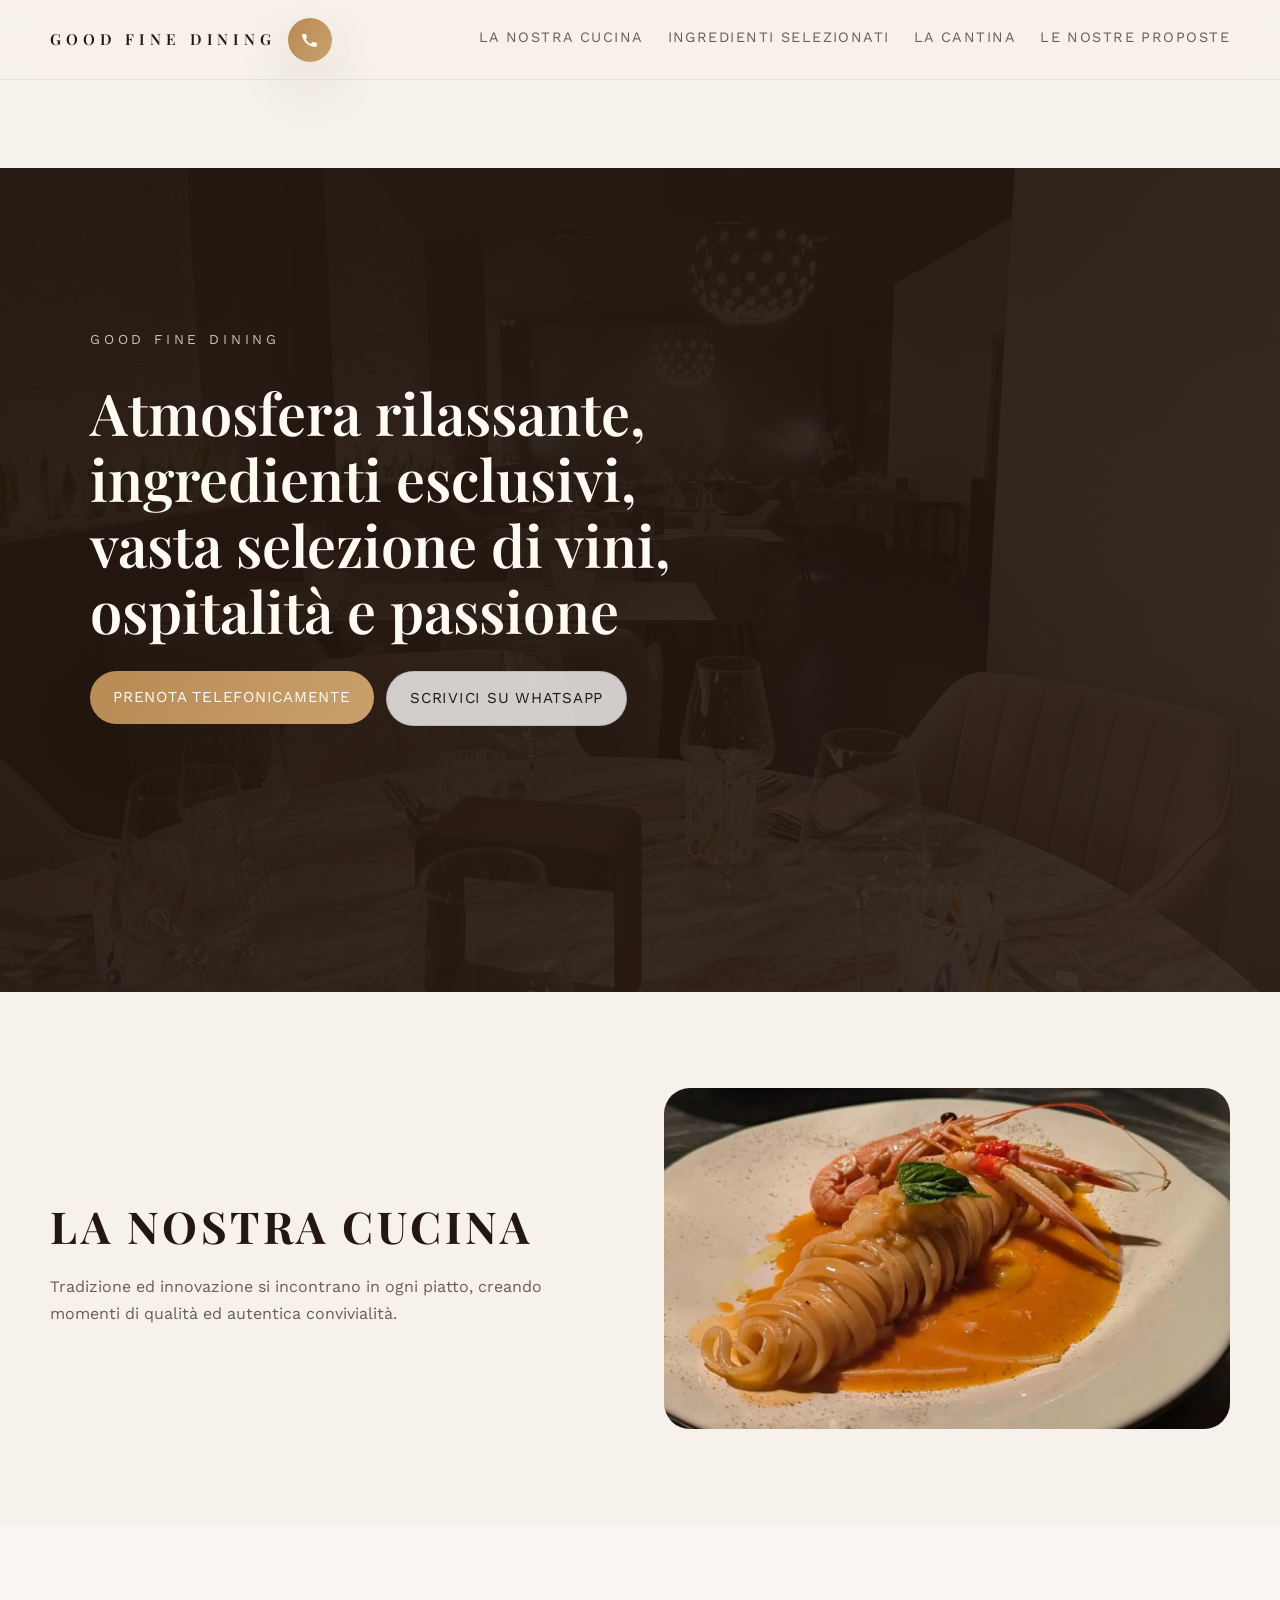
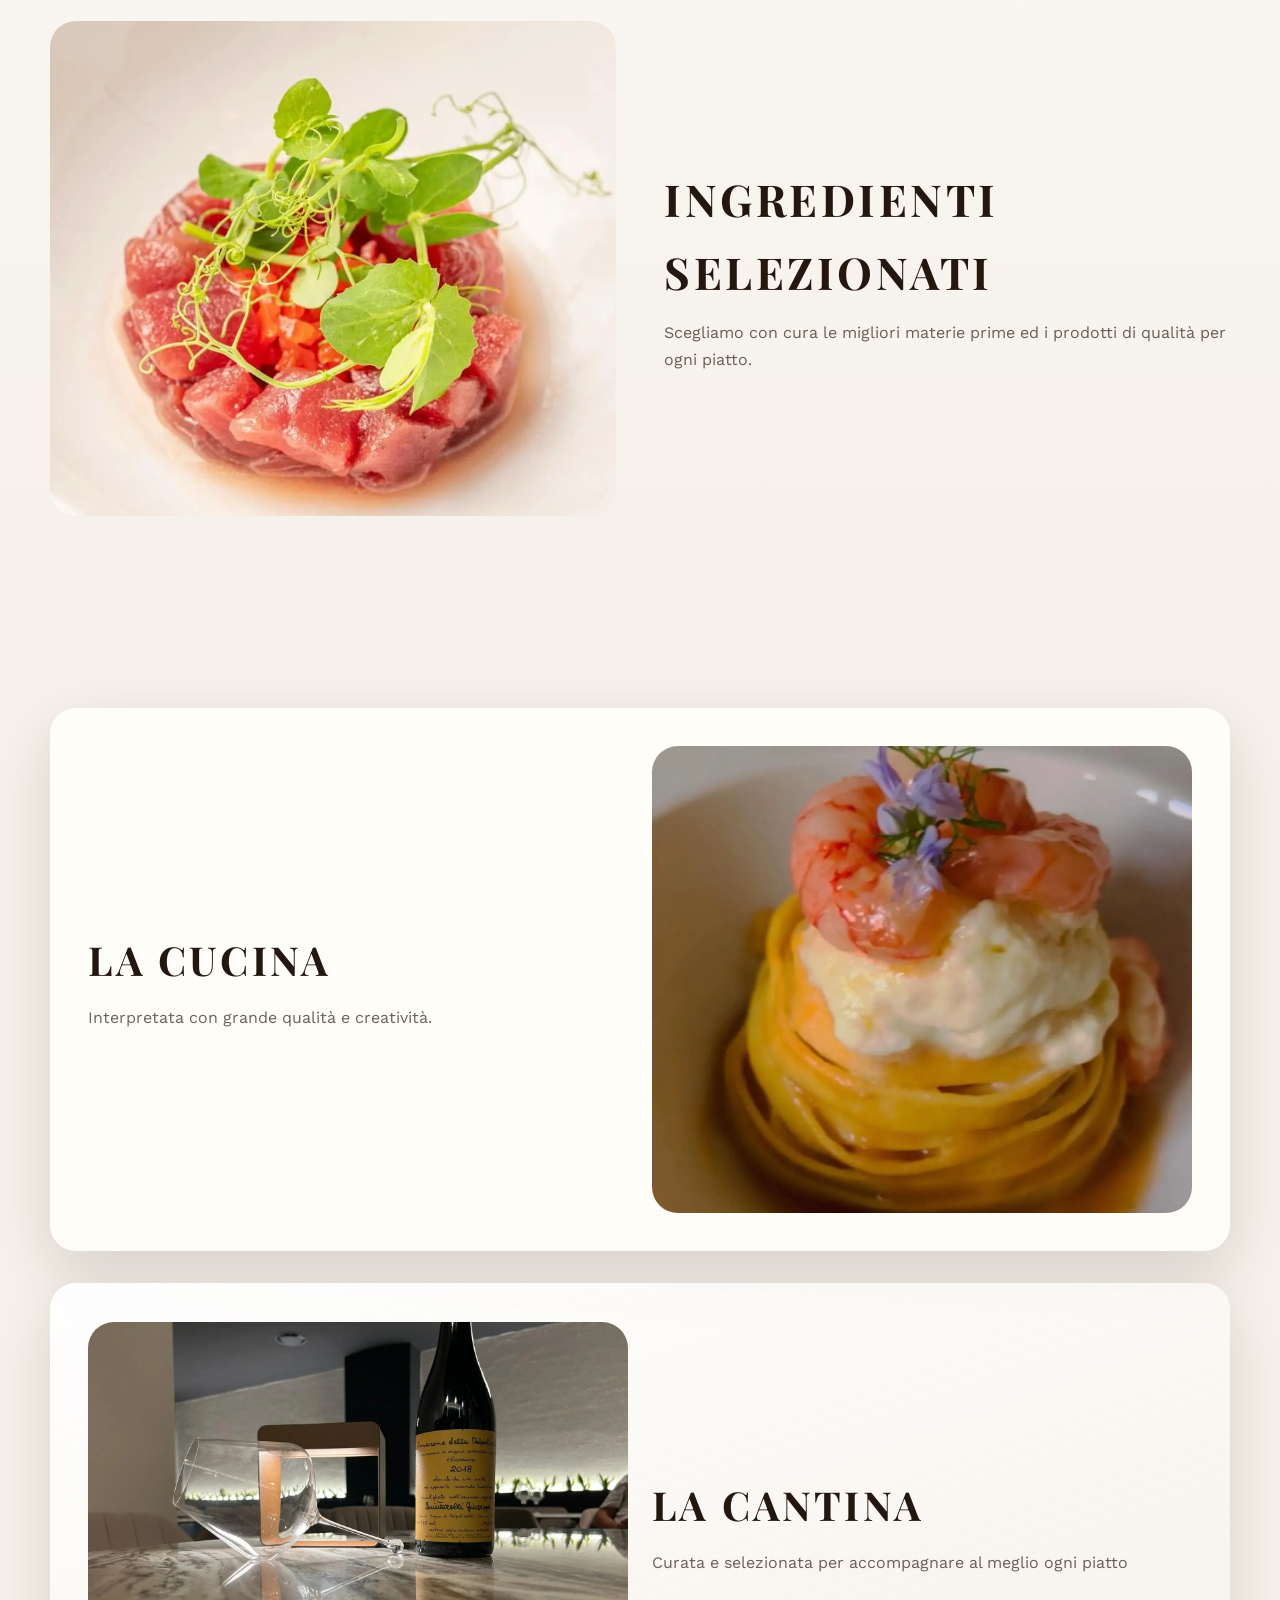
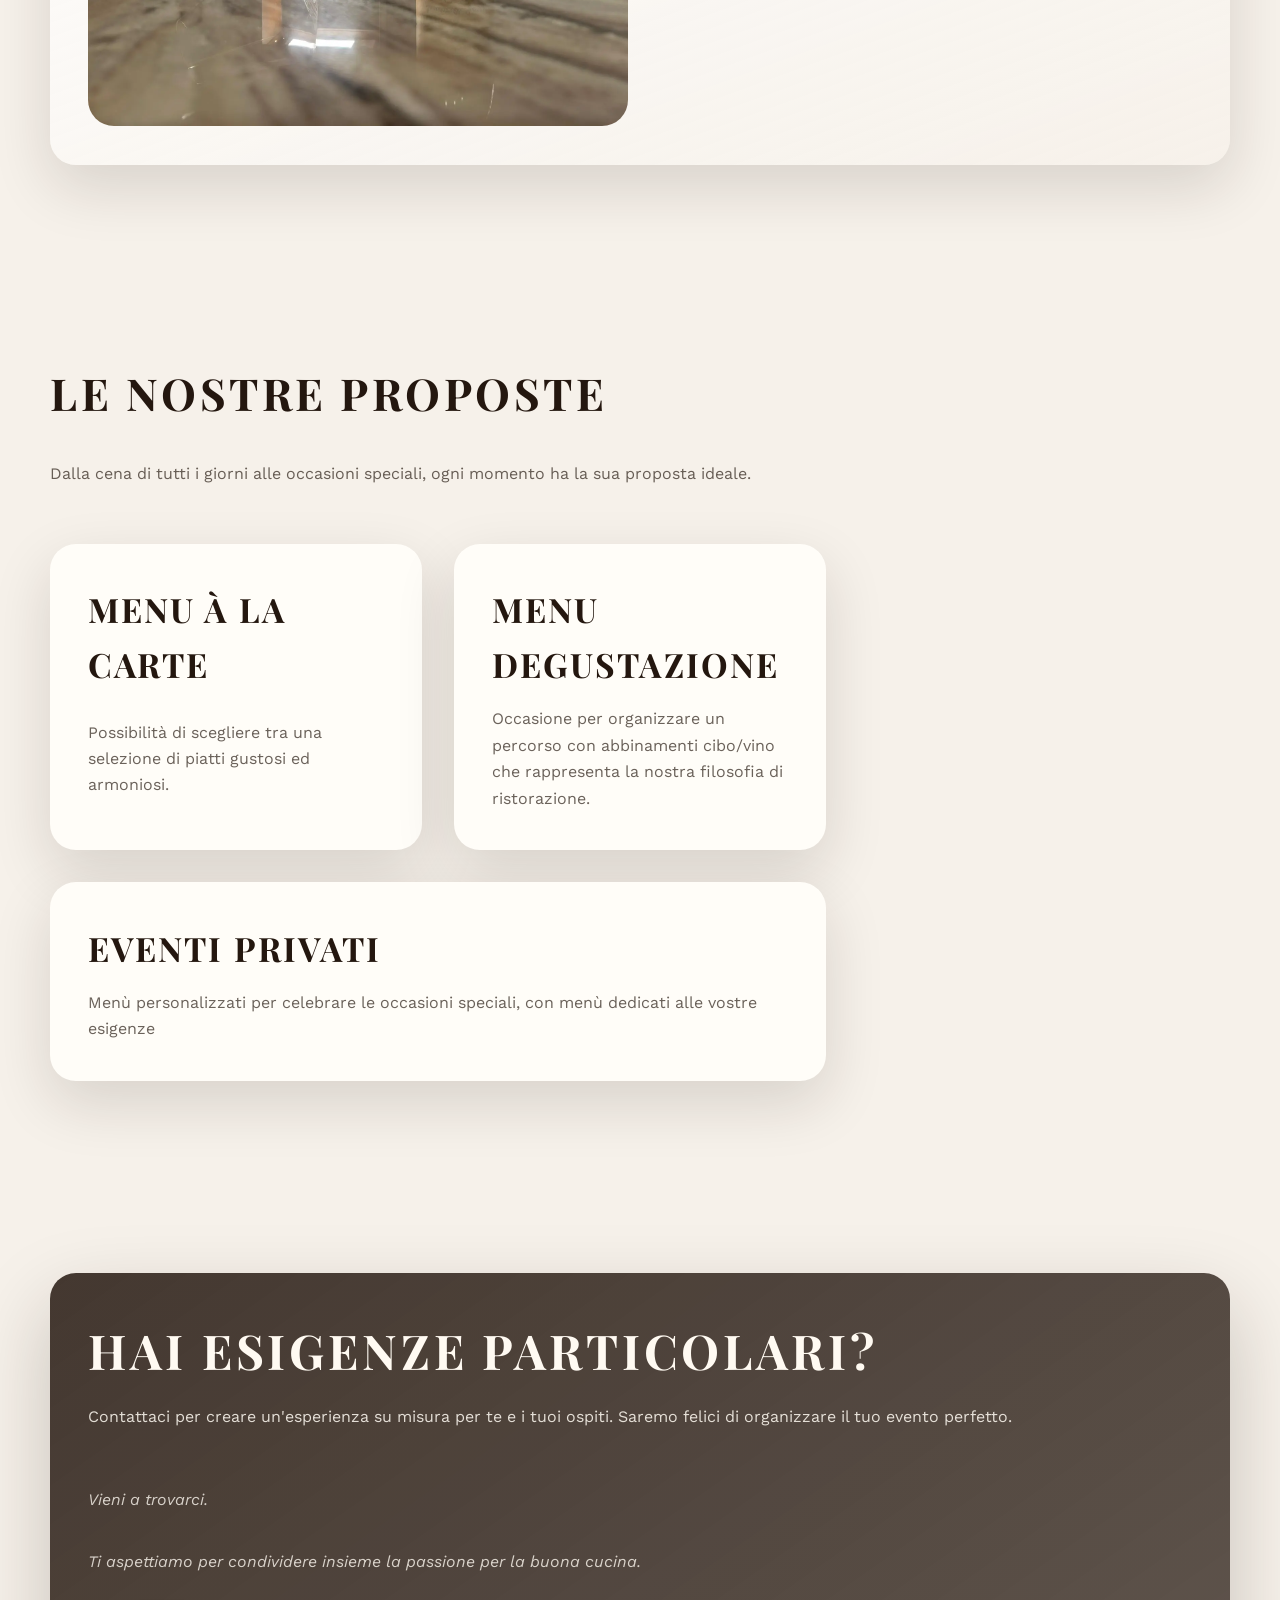
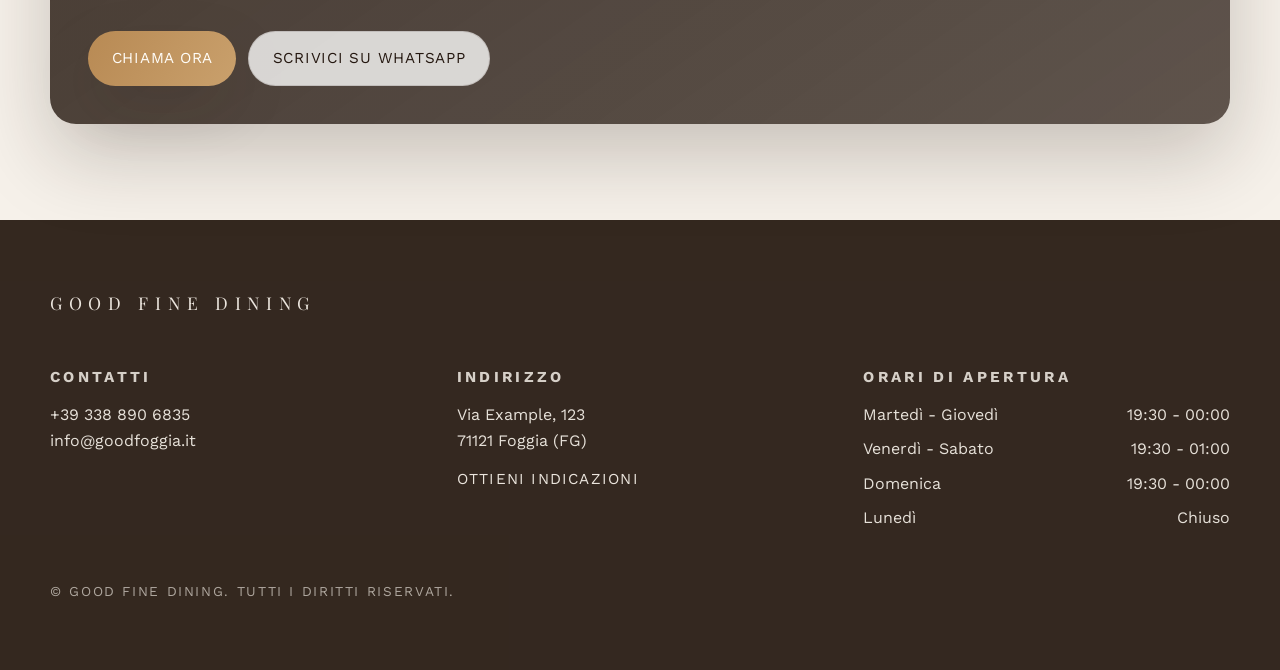
==== index.html @ d8e671db "Refactor header navigation for persistent CTA" ====
<!DOCTYPE html>
<html lang="it">
  <head>
    <meta charset="utf-8" />
    <meta name="viewport" content="width=device-width, initial-scale=1" />
    <meta
      name="description"
      content="GOOD FINE DINING - Atmosfera rilassante, ingredienti esclusivi, vasta selezione di vini, ospitalità e passione."
    />
    <title>GOOD FINE DINING</title>
    <link rel="preconnect" href="https://fonts.googleapis.com" />
    <link rel="preconnect" href="https://fonts.gstatic.com" crossorigin />
    <link
      href="https://fonts.googleapis.com/css2?family=Playfair+Display:wght@400;600;700&family=Work+Sans:wght@300;400;500;600&display=swap"
      rel="stylesheet"
    />
    <link rel="stylesheet" href="styles.css" />
  </head>
  <body>
    <header class="site-header">
      <div class="site-header__inner">
        <div class="site-header__branding">
          <a class="site-header__brand" href="#top">GOOD FINE DINING</a>
          <a class="site-header__cta" href="tel:+393388906835">
            <span class="sr-only">Prenota ora</span>
            <svg aria-hidden="true" viewBox="0 0 24 24" focusable="false">
              <path
                d="M6.62 10.79a15.05 15.05 0 006.59 6.59l2.2-2.2a1 1 0 011-.24 11.36 11.36 0 003.56.57 1 1 0 011 1v3.57a1 1 0 01-1 1A17.5 17.5 0 012.5 6a1 1 0 011-1H7a1 1 0 011 1 11.36 11.36 0 00.57 3.56 1 1 0 01-.24 1z"
              />
            </svg>
          </a>
        </div>
        <nav class="site-nav" id="site-nav" aria-label="Navigazione principale">
          <a href="#cucina">LA NOSTRA CUCINA</a>
          <a href="#ingredienti">INGREDIENTI SELEZIONATI</a>
          <a href="#cantina">LA CANTINA</a>
          <a href="#proposte">LE NOSTRE PROPOSTE</a>
        </nav>
      </div>
    </header>

    <main id="top">
      <section class="hero" data-animate>
        <div class="hero__overlay" aria-hidden="true"></div>
        <div class="hero__inner">
          <div class="hero__content" data-animate style="--delay: 0.05s">
            <p class="hero__eyebrow">GOOD FINE DINING</p>
            <h1>Atmosfera rilassante, ingredienti esclusivi, vasta selezione di vini, ospitalità e passione</h1>
            <div class="hero__buttons">
              <a class="button button--accent" href="tel:+393388906835">Prenota telefonicamente</a>
              <a class="button button--surface" href="https://wa.me/393388906835" target="_blank" rel="noreferrer noopener">
                Scrivici su WhatsApp
              </a>
            </div>
          </div>
        </div>
      </section>

      <section class="section section--intro" id="cucina">
        <div class="section__inner">
          <div class="split" data-animate>
            <div class="split__content">
              <h2>LA NOSTRA CUCINA</h2>
              <p>Tradizione ed innovazione si incontrano in ogni piatto, creando momenti di qualità ed autentica convivialità.</p>
            </div>
            <figure class="split__media">
              <img
                src="assets/images/IMG-20250929-WA0014.webp"
                alt="Linguine avvolte con scampo e salsa bisque"
                loading="lazy"
              />
            </figure>
          </div>
        </div>
      </section>

      <section class="section section--ingredients" id="ingredienti">
        <div class="section__inner">
          <div class="split split--reverse" data-animate style="--delay: 0.08s">
            <div class="split__content">
              <h2>INGREDIENTI SELEZIONATI</h2>
              <p>Scegliamo con cura le migliori materie prime ed i prodotti di qualità per ogni piatto.</p>
            </div>
            <figure class="split__media">
              <img
                src="assets/images/IMG-20250929-WA0002.webp"
                alt="Tartare di tonno con germogli freschi"
                loading="lazy"
              />
            </figure>
          </div>
        </div>
      </section>

      <section class="section section--experience" id="cantina">
        <div class="section__inner">
          <div class="experience">
            <article class="experience__item" data-animate>
              <div class="experience__content">
                <h2>LA CUCINA</h2>
                <p>Interpretata con grande qualità e creatività.</p>
              </div>
              <figure class="experience__media">
                <img
                  src="assets/images/IMG-20250929-WA0009.webp"
                  alt="Tagliolini con gamberi rossi, burrata e fiori eduli"
                  loading="lazy"
                />
              </figure>
            </article>
            <article class="experience__item experience__item--reverse" data-animate style="--delay: 0.08s">
              <div class="experience__content">
                <h2>LA CANTINA</h2>
                <p>Curata e selezionata per accompagnare al meglio ogni piatto</p>
              </div>
              <figure class="experience__media">
                <img
                  src="assets/images/IMG-20250929-WA0025.webp"
                  alt="Bottiglia di Amarone su tavolo di marmo con calice rovesciato"
                  loading="lazy"
                />
              </figure>
            </article>
          </div>
        </div>
      </section>

      <section class="section section--proposte" id="proposte">
        <div class="section__inner">
          <header class="section__header" data-animate>
            <h2>LE NOSTRE PROPOSTE</h2>
            <p>Dalla cena di tutti i giorni alle occasioni speciali, ogni momento ha la sua proposta ideale.</p>
          </header>
          <div class="cards">
            <article class="card" data-animate style="--delay: 0.05s">
              <h3>MENU À LA CARTE</h3>
              <p>Possibilità di scegliere tra una selezione di piatti gustosi ed armoniosi.</p>
            </article>
            <article class="card" data-animate style="--delay: 0.1s">
              <h3>MENU DEGUSTAZIONE</h3>
              <p>Occasione per organizzare un percorso con abbinamenti cibo/vino che rappresenta la nostra filosofia di ristorazione.</p>
            </article>
            <article class="card" data-animate style="--delay: 0.15s">
              <h3>EVENTI PRIVATI</h3>
              <p>Menù personalizzati per celebrare le occasioni speciali, con menù dedicati alle vostre esigenze</p>
            </article>
          </div>
        </div>
      </section>

      <section class="section section--cta" id="contatti">
        <div class="section__inner">
          <div class="cta" data-animate>
            <div class="cta__content">
              <h2>HAI ESIGENZE PARTICOLARI?</h2>
              <p>Contattaci per creare un'esperienza su misura per te e i tuoi ospiti. Saremo felici di organizzare il tuo evento perfetto.</p>
            </div>
            <div class="cta__note">
              <p>Vieni a trovarci.</p>
              <p>Ti aspettiamo per condividere insieme la passione per la buona cucina.</p>
            </div>
            <div class="cta__actions">
              <a class="button button--accent" href="tel:+393388906835">Chiama ora</a>
              <a class="button button--surface" href="https://wa.me/393388906835" target="_blank" rel="noreferrer noopener">
                Scrivici su WhatsApp
              </a>
            </div>
          </div>
        </div>
      </section>
    </main>

    <footer class="footer">
      <div class="footer__inner">
        <div class="footer__brand" data-animate>
          <p class="footer__brand-name">GOOD FINE DINING</p>
        </div>
        <div class="footer__grid">
          <div class="footer__group" data-animate style="--delay: 0.05s">
            <h3>Contatti</h3>
            <ul>
              <li><a href="tel:+393388906835">+39 338 890 6835</a></li>
              <li><a href="mailto:info@goodfoggia.it">info@goodfoggia.it</a></li>
            </ul>
          </div>
          <div class="footer__group" data-animate style="--delay: 0.08s">
            <h3>Indirizzo</h3>
            <address>
              Via Example, 123<br />
              71121 Foggia (FG)
            </address>
            <a class="footer__directions" href="https://www.google.com/maps?q=Via+Example,+123,+71121+Foggia" target="_blank" rel="noreferrer noopener">
              Ottieni indicazioni
            </a>
          </div>
          <div class="footer__group" data-animate style="--delay: 0.11s">
            <h3>Orari di apertura</h3>
            <ul class="footer__hours">
              <li><span>Martedì - Giovedì</span><span>19:30 - 00:00</span></li>
              <li><span>Venerdì - Sabato</span><span>19:30 - 01:00</span></li>
              <li><span>Domenica</span><span>19:30 - 00:00</span></li>
              <li><span>Lunedì</span><span>Chiuso</span></li>
            </ul>
          </div>
        </div>
        <p class="footer__note">© GOOD FINE DINING. Tutti i diritti riservati.</p>
      </div>
    </footer>

    <script>
      (function () {
        const header = document.querySelector('.site-header');
        const smoothLinks = document.querySelectorAll('a[href^="#"]');
        const prefersReducedMotion = window.matchMedia('(prefers-reduced-motion: reduce)');

        const scrollToTarget = (target) => {
          const offset = header ? header.offsetHeight : 0;
          const destination = target.getBoundingClientRect().top + window.pageYOffset - offset + 8;

          if (prefersReducedMotion.matches) {
            window.scrollTo(0, destination);
            return;
          }

          const start = window.pageYOffset;
          const distance = destination - start;
          const duration = 720;
          let startTime = null;

          const easeInOutCubic = (time) =>
            time < 0.5 ? 4 * time * time * time : 1 - Math.pow(-2 * time + 2, 3) / 2;

          const animateScroll = (currentTime) => {
            if (startTime === null) {
              startTime = currentTime;
            }

            const elapsed = currentTime - startTime;
            const progress = Math.min(elapsed / duration, 1);
            const easedProgress = easeInOutCubic(progress);

            window.scrollTo(0, start + distance * easedProgress);

            if (elapsed < duration) {
              window.requestAnimationFrame(animateScroll);
            }
          };

          window.requestAnimationFrame(animateScroll);
        };

        smoothLinks.forEach((link) => {
          link.addEventListener('click', (event) => {
            const hash = link.getAttribute('href');
            if (!hash || hash === '#' || hash.startsWith('#!')) {
              return;
            }

            const target = document.querySelector(hash);
            if (!target) {
              return;
            }

            event.preventDefault();
            scrollToTarget(target);
          });
        });
      })();
    </script>
  </body>
</html>
---- styles.css ----
:root {
  color-scheme: light;
  --font-display: 'Playfair Display', 'Times New Roman', serif;
  --font-sans: 'Work Sans', 'Helvetica Neue', Arial, sans-serif;
  --color-bg: #f6f1ea;
  --color-text: #24170f;
  --color-muted: rgba(36, 23, 15, 0.68);
  --color-accent: #b88a54;
  --color-accent-strong: #c9a06c;
  --color-surface: rgba(255, 255, 255, 0.78);
  --color-surface-strong: #fffdf8;
  --shadow-soft: 0 22px 60px rgba(36, 23, 15, 0.14);
  --shadow-strong: 0 32px 80px rgba(36, 23, 15, 0.22);
  --radius-lg: 26px;
  --radius-md: 18px;
  --max-width: 1180px;
  --header-height: 4.75rem;
}

html {
  scroll-padding-top: calc(var(--header-height) + 8px);
}

* {
  box-sizing: border-box;
}

body {
  margin: 0;
  font-family: var(--font-sans);
  background-color: var(--color-bg);
  color: var(--color-text);
  line-height: 1.65;
  -webkit-font-smoothing: antialiased;
}

img {
  display: block;
  max-width: 100%;
  height: auto;
  border-radius: var(--radius-lg);
}

a {
  color: inherit;
  text-decoration: none;
}

a:focus-visible,
button:focus-visible {
  outline: 2px solid var(--color-accent);
  outline-offset: 4px;
}

button {
  font: inherit;
  color: inherit;
  border: none;
  background: none;
  cursor: pointer;
}

.sr-only {
  position: absolute;
  width: 1px;
  height: 1px;
  padding: 0;
  margin: -1px;
  overflow: hidden;
  clip: rect(0, 0, 0, 0);
  border: 0;
}

[data-animate] {
  opacity: 0;
  transform: translateY(36px);
  animation: fade-up var(--duration, 900ms) cubic-bezier(0.22, 0.61, 0.36, 1) var(--delay, 0s) forwards;
}

@keyframes fade-up {
  from {
    opacity: 0;
    transform: translateY(36px);
  }

  to {
    opacity: 1;
    transform: translateY(0);
  }
}

.site-header {
  position: sticky;
  top: 0;
  z-index: 20;
  width: 100%;
  padding: 0.9rem 1.25rem;
  background: linear-gradient(180deg, rgba(246, 241, 234, 0.94), rgba(246, 241, 234, 0.75));
  backdrop-filter: blur(12px);
  border-bottom: 1px solid rgba(36, 23, 15, 0.06);
}

.site-header__inner {
  margin: 0 auto;
  width: min(100%, var(--max-width));
  display: flex;
  align-items: center;
  justify-content: space-between;
  gap: 1.25rem;
}

.site-header__branding {
  display: flex;
  align-items: center;
  gap: 0.75rem;
}

.site-header__brand {
  font-family: var(--font-display);
  font-weight: 600;
  letter-spacing: 0.32em;
  font-size: 0.85rem;
  text-transform: uppercase;
}

.site-nav {
  margin-left: auto;
  display: flex;
  align-items: center;
  justify-content: flex-end;
  flex-wrap: wrap;
  gap: 0.85rem;
}

.site-nav a {
  font-size: 0.8rem;
  letter-spacing: 0.1em;
  text-transform: uppercase;
  color: var(--color-muted);
  transition: color 0.2s ease;
}

.site-nav a:hover,
.site-nav a:focus-visible {
  color: var(--color-text);
}

.site-header__cta {
  display: inline-flex;
  align-items: center;
  justify-content: center;
  width: 2.75rem;
  height: 2.75rem;
  border-radius: 999px;
  background: linear-gradient(120deg, var(--color-accent), var(--color-accent-strong));
  color: #fffdf8;
  box-shadow: var(--shadow-soft);
  transition: transform 0.25s ease, box-shadow 0.25s ease;
}

.site-header__cta svg {
  width: 1.2rem;
  height: 1.2rem;
  fill: currentColor;
}

.site-header__cta:hover,
.site-header__cta:focus-visible {
  transform: translateY(-2px);
  box-shadow: var(--shadow-strong);
}

.button {
  display: inline-flex;
  align-items: center;
  justify-content: center;
  gap: 0.5rem;
  padding: 0.85rem 1.45rem;
  border-radius: 999px;
  font-size: 0.95rem;
  letter-spacing: 0.05em;
  text-transform: uppercase;
  transition: transform 0.25s ease, box-shadow 0.25s ease;
}

.button--accent {
  background: linear-gradient(120deg, var(--color-accent), var(--color-accent-strong));
  color: #fffdf8;
  box-shadow: var(--shadow-soft);
}

.button--surface {
  background: var(--color-surface);
  color: var(--color-text);
  border: 1px solid rgba(36, 23, 15, 0.12);
}

.button:hover,
.button:focus-visible {
  transform: translateY(-2px);
  box-shadow: var(--shadow-strong);
}

.section {
  padding: clamp(3.5rem, 8vw, 6rem) 1.25rem;
}

.section__inner {
  margin: 0 auto;
  width: min(100%, var(--max-width));
  display: flex;
  flex-direction: column;
  gap: clamp(2.5rem, 5vw, 3.5rem);
}

.section__header {
  display: grid;
  gap: 1rem;
  text-align: left;
}

.section__header h2 {
  font-family: var(--font-display);
  font-size: clamp(1.8rem, 4vw, 2.75rem);
  letter-spacing: 0.08em;
  text-transform: uppercase;
  margin: 0;
}

.section__header p {
  margin: 0;
  color: var(--color-muted);
  font-size: 1rem;
}

.hero {
  position: relative;
  padding: clamp(5.5rem, 14vw, 10rem) 1.25rem clamp(3.75rem, 10vw, 6rem);
  display: flex;
  justify-content: center;
  min-height: calc(100vh - var(--header-height));
  color: #fffaf2;
  overflow: hidden;
  background: linear-gradient(135deg, rgba(36, 23, 15, 0.85), rgba(36, 23, 15, 0.54)),
    url('assets/images/IMG-20250929-WA0030.webp') center / cover no-repeat;
}

.hero__overlay {
  position: absolute;
  inset: 0;
  background: linear-gradient(160deg, rgba(36, 23, 15, 0.82), rgba(36, 23, 15, 0.68));
}

.hero__inner {
  position: relative;
  z-index: 1;
  width: min(100%, 1100px);
  display: flex;
  flex-direction: column;
}

.hero__content {
  display: grid;
  gap: 1.5rem;
  max-width: 36rem;
}

.hero__eyebrow {
  margin: 0;
  font-size: 0.85rem;
  letter-spacing: 0.28em;
  text-transform: uppercase;
  color: rgba(255, 250, 242, 0.75);
}

.hero h1 {
  margin: 0;
  font-family: var(--font-display);
  font-weight: 600;
  font-size: clamp(2.1rem, 6vw, 3.6rem);
  line-height: 1.15;
}

.hero__buttons {
  display: flex;
  flex-direction: column;
  align-items: flex-start;
  gap: 0.75rem;
}

.split {
  display: grid;
  gap: clamp(1.75rem, 4vw, 2.5rem);
}

.split__content h2 {
  margin: 0 0 0.75rem;
  font-family: var(--font-display);
  font-size: clamp(1.8rem, 4vw, 2.75rem);
  letter-spacing: 0.08em;
  text-transform: uppercase;
}

.split__content p {
  margin: 0;
  color: var(--color-muted);
  font-size: 1rem;
}

.split__media {
  margin: 0;
}

.section--ingredients {
  background: linear-gradient(180deg, rgba(255, 255, 255, 0.35), rgba(255, 255, 255, 0));
}

.experience {
  display: grid;
  gap: clamp(2rem, 5vw, 3rem);
}

.experience__item {
  display: grid;
  gap: 1.5rem;
  padding: clamp(1.75rem, 4vw, 2.5rem);
  border-radius: var(--radius-lg);
  background: var(--color-surface-strong);
  box-shadow: var(--shadow-soft);
}

.experience__media {
  margin: 0;
}

.experience__item--reverse {
  background: linear-gradient(160deg, rgba(255, 255, 255, 0.95), rgba(246, 241, 234, 0.7));
}

.experience__content h2 {
  margin: 0 0 0.75rem;
  font-family: var(--font-display);
  font-size: clamp(1.7rem, 3.5vw, 2.5rem);
  letter-spacing: 0.08em;
  text-transform: uppercase;
}

.experience__content p {
  margin: 0;
  color: var(--color-muted);
}

.cards {
  display: grid;
  gap: 1.5rem;
}

.card {
  padding: clamp(1.75rem, 4vw, 2.5rem);
  border-radius: var(--radius-lg);
  background: var(--color-surface-strong);
  box-shadow: var(--shadow-soft);
  display: grid;
  gap: 0.85rem;
}

.card h3 {
  margin: 0;
  font-family: var(--font-display);
  font-size: clamp(1.5rem, 3vw, 2.1rem);
  letter-spacing: 0.06em;
  text-transform: uppercase;
}

.card p {
  margin: 0;
  color: var(--color-muted);
}

.section--cta .cta {
  display: grid;
  gap: clamp(1.75rem, 4vw, 2.5rem);
  padding: clamp(2rem, 5vw, 3rem);
  border-radius: var(--radius-lg);
  background: linear-gradient(145deg, rgba(36, 23, 15, 0.85), rgba(36, 23, 15, 0.72));
  color: #fffaf2;
  box-shadow: var(--shadow-strong);
}

.cta__content h2 {
  margin: 0 0 0.85rem;
  font-family: var(--font-display);
  font-size: clamp(1.9rem, 4.5vw, 3rem);
  letter-spacing: 0.08em;
  text-transform: uppercase;
}

.cta__content p {
  margin: 0;
  color: rgba(255, 250, 242, 0.85);
}

.cta__note {
  display: grid;
  gap: 0.25rem;
  color: rgba(255, 250, 242, 0.78);
  font-style: italic;
}

.cta__actions {
  display: flex;
  flex-direction: column;
  gap: 0.75rem;
}

.footer {
  padding: clamp(3rem, 6vw, 4.25rem) 1.25rem;
  background: rgba(36, 23, 15, 0.92);
  color: rgba(255, 250, 242, 0.9);
}

.footer__inner {
  margin: 0 auto;
  width: min(100%, var(--max-width));
  display: grid;
  gap: clamp(2rem, 5vw, 3rem);
}

.footer__brand-name {
  margin: 0;
  font-family: var(--font-display);
  font-size: 1.1rem;
  letter-spacing: 0.38em;
  text-transform: uppercase;
}

.footer__grid {
  display: grid;
  gap: 1.75rem;
}

.footer__group h3 {
  margin: 0 0 0.75rem;
  font-size: 0.95rem;
  letter-spacing: 0.22em;
  text-transform: uppercase;
  color: rgba(255, 250, 242, 0.8);
}

.footer__group ul,
.footer__group address {
  margin: 0;
  padding: 0;
  list-style: none;
  font-style: normal;
  color: rgba(255, 250, 242, 0.88);
}

.footer__group a {
  color: inherit;
  transition: color 0.2s ease;
}

.footer__group a:hover,
.footer__group a:focus-visible {
  color: #fffdf8;
}

.footer__directions {
  display: inline-flex;
  margin-top: 0.75rem;
  font-size: 0.95rem;
  letter-spacing: 0.08em;
  text-transform: uppercase;
}

.footer__hours {
  display: grid;
  gap: 0.5rem;
}

.footer__hours li {
  display: flex;
  justify-content: space-between;
  gap: 1rem;
}

.footer__note {
  margin: 0;
  font-size: 0.85rem;
  letter-spacing: 0.12em;
  text-transform: uppercase;
  color: rgba(255, 250, 242, 0.6);
}

@media (min-width: 640px) {
  .site-header__brand {
    font-size: 0.95rem;
  }

  .section__header,
  .cta,
  .cards,
  .experience {
    gap: 2rem;
  }

  .cards {
    grid-template-columns: repeat(2, minmax(0, 1fr));
  }

  .cards > :last-child {
    grid-column: span 2;
  }

  .footer__grid {
    grid-template-columns: repeat(3, minmax(0, 1fr));
  }
}

@media (min-width: 768px) {
  main {
    padding-top: 5.5rem;
  }

  .site-header__toggle {
    display: none;
  }

  .site-nav {
    position: static;
    flex-direction: row;
    align-items: center;
    gap: 1.5rem;
    padding: 0;
    background: transparent;
    box-shadow: none;
    transform: none;
    opacity: 1;
    pointer-events: auto;
  }

  .site-nav a {
    font-size: 0.9rem;
    padding-bottom: 0.2rem;
    position: relative;
  }

  .site-nav a::after {
    content: '';
    position: absolute;
    left: 0;
    bottom: -0.2rem;
    width: 100%;
    height: 2px;
    background: transparent;
    transition: background 0.2s ease;
  }

  .site-nav a:hover::after,
  .site-nav a:focus-visible::after {
    background: var(--color-accent);
  }

  .site-nav__cta {
    margin-left: 0.5rem;
  }

  .hero__buttons,
  .cta__actions {
    flex-direction: row;
  }

  .split {
    grid-template-columns: repeat(2, minmax(0, 1fr));
    align-items: center;
  }

  .split--reverse {
    direction: rtl;
    text-align: left;
  }

  .split--reverse > * {
    direction: ltr;
  }

  .experience__item {
    grid-template-columns: repeat(2, minmax(0, 1fr));
    align-items: center;
  }

  .experience__item--reverse .experience__media {
    order: -1;
  }

  .cards {
    grid-template-columns: repeat(3, minmax(0, 1fr));
  }

  .footer__grid {
    gap: 2.5rem;
  }
}

@media (min-width: 1024px) {
  .site-header {
    padding: 1.1rem 2rem;
  }

  .section {
    padding-inline: 2rem;
  }

  .hero {
    padding-inline: 2rem;
  }

  .hero__content {
    gap: 1.75rem;
  }

  .experience__item,
  .card,
  .section--cta .cta {
    padding: clamp(2.25rem, 3vw, 3rem);
  }
}

@media (min-width: 1200px) {
  .hero__inner {
    align-items: flex-start;
  }

  .hero__content {
    max-width: 40rem;
  }

  .split {
    gap: 3rem;
  }
}

@media (prefers-reduced-motion: reduce) {
  [data-animate] {
    opacity: 1;
    transform: none;
    animation: none;
  }

  .button,
  .site-nav,
  .site-header__toggle-line {
    transition: none;
  }
}
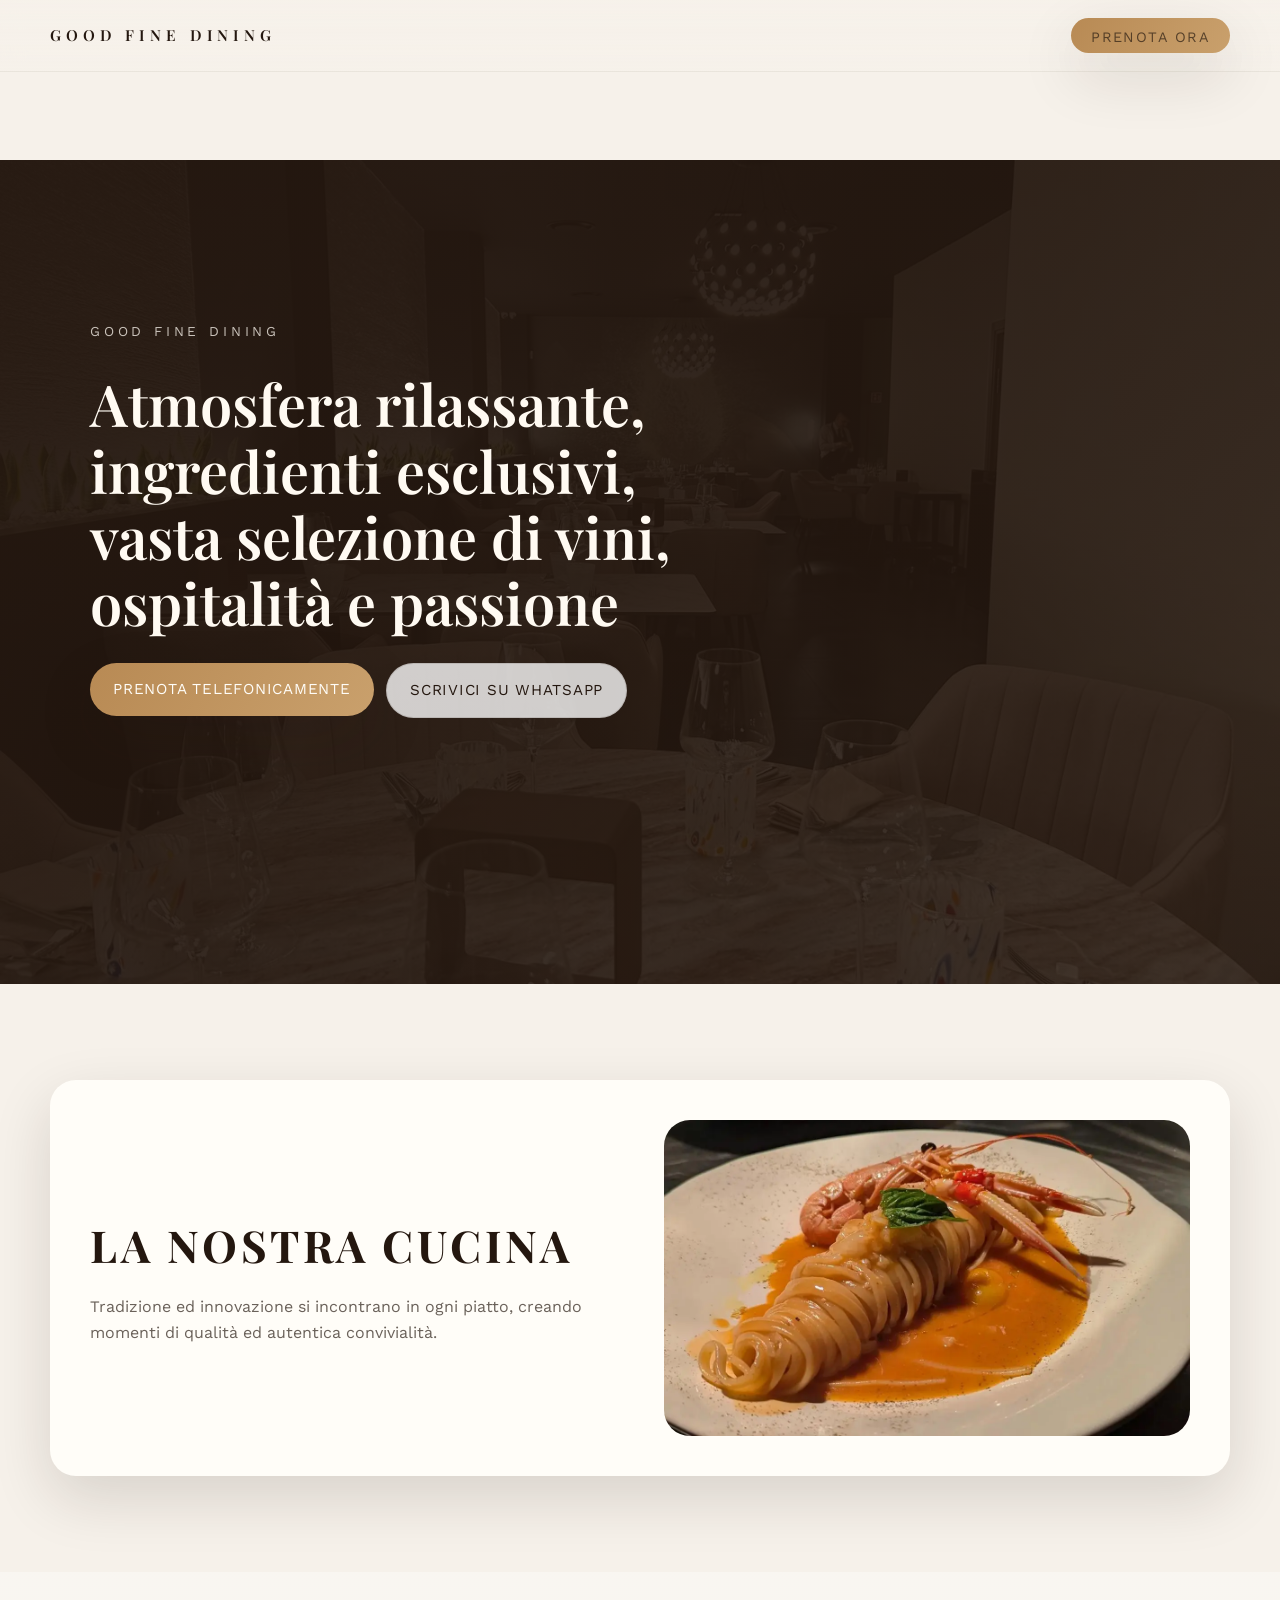
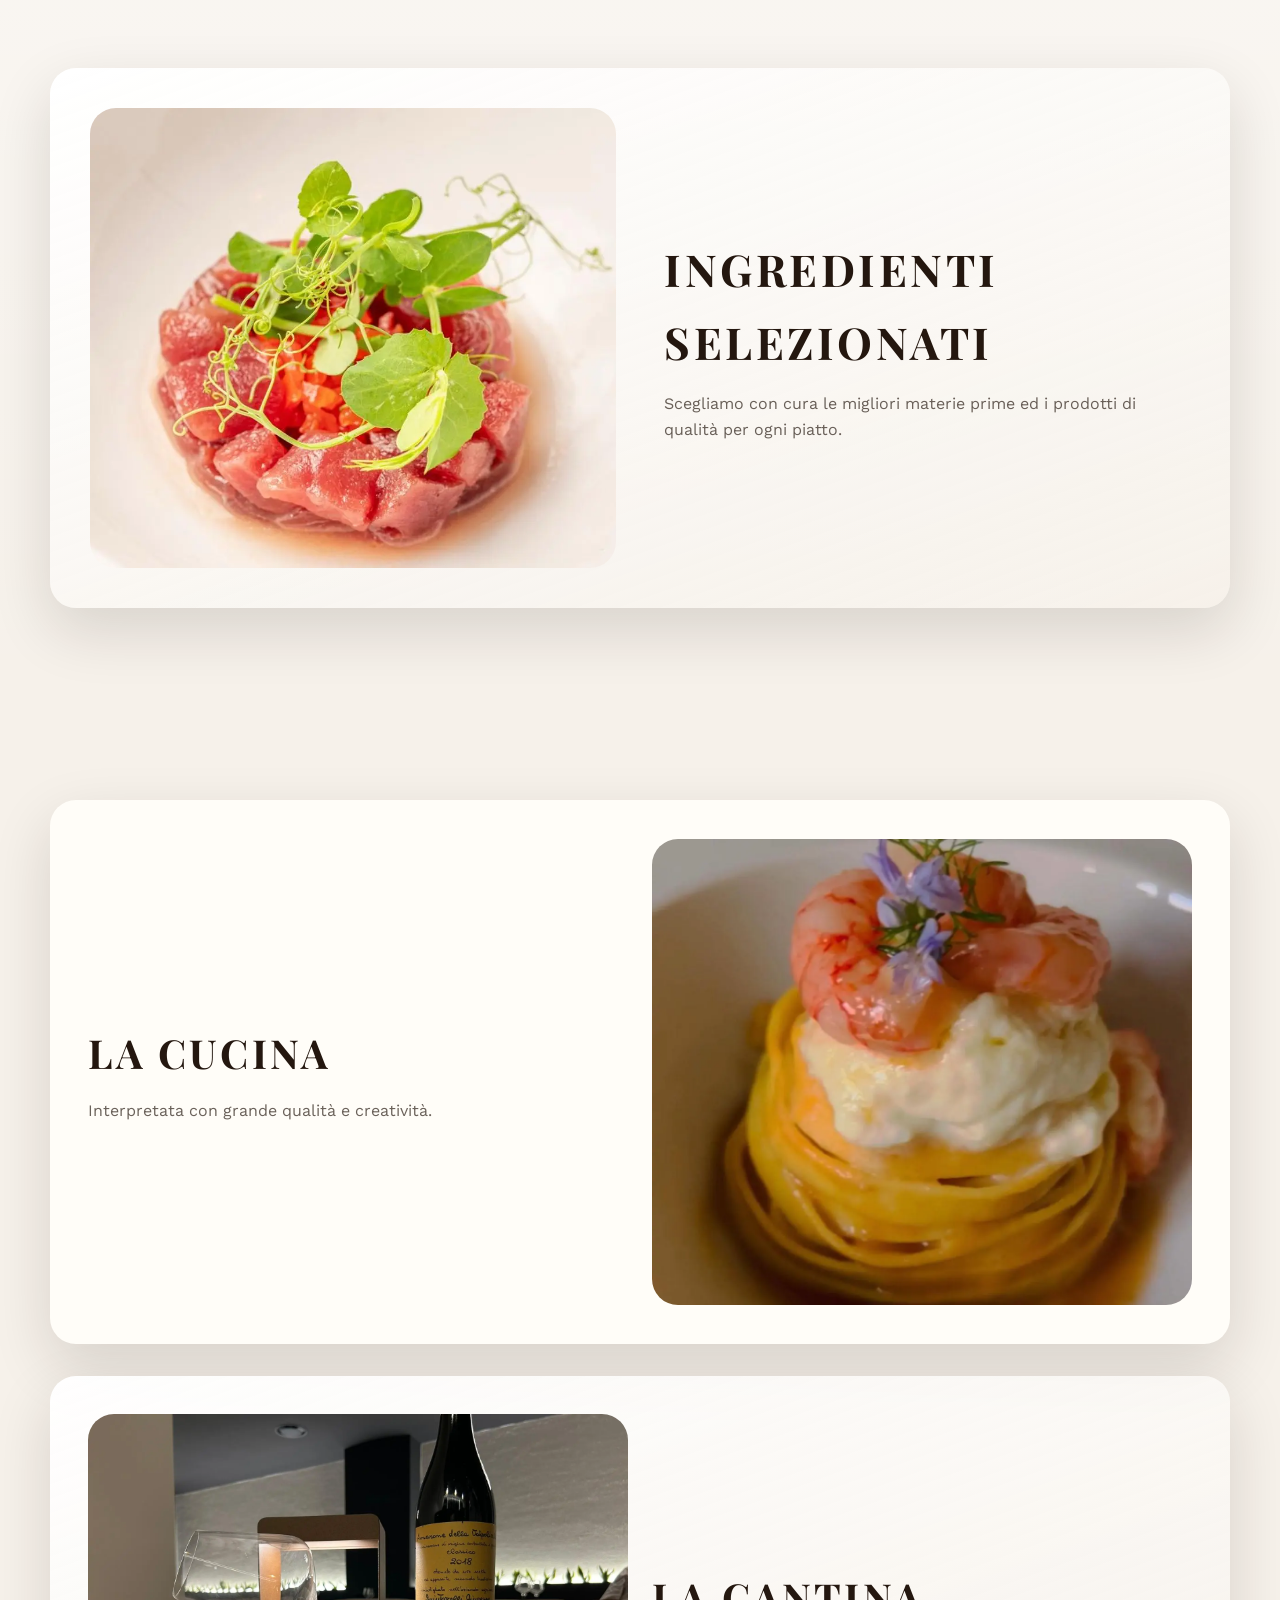
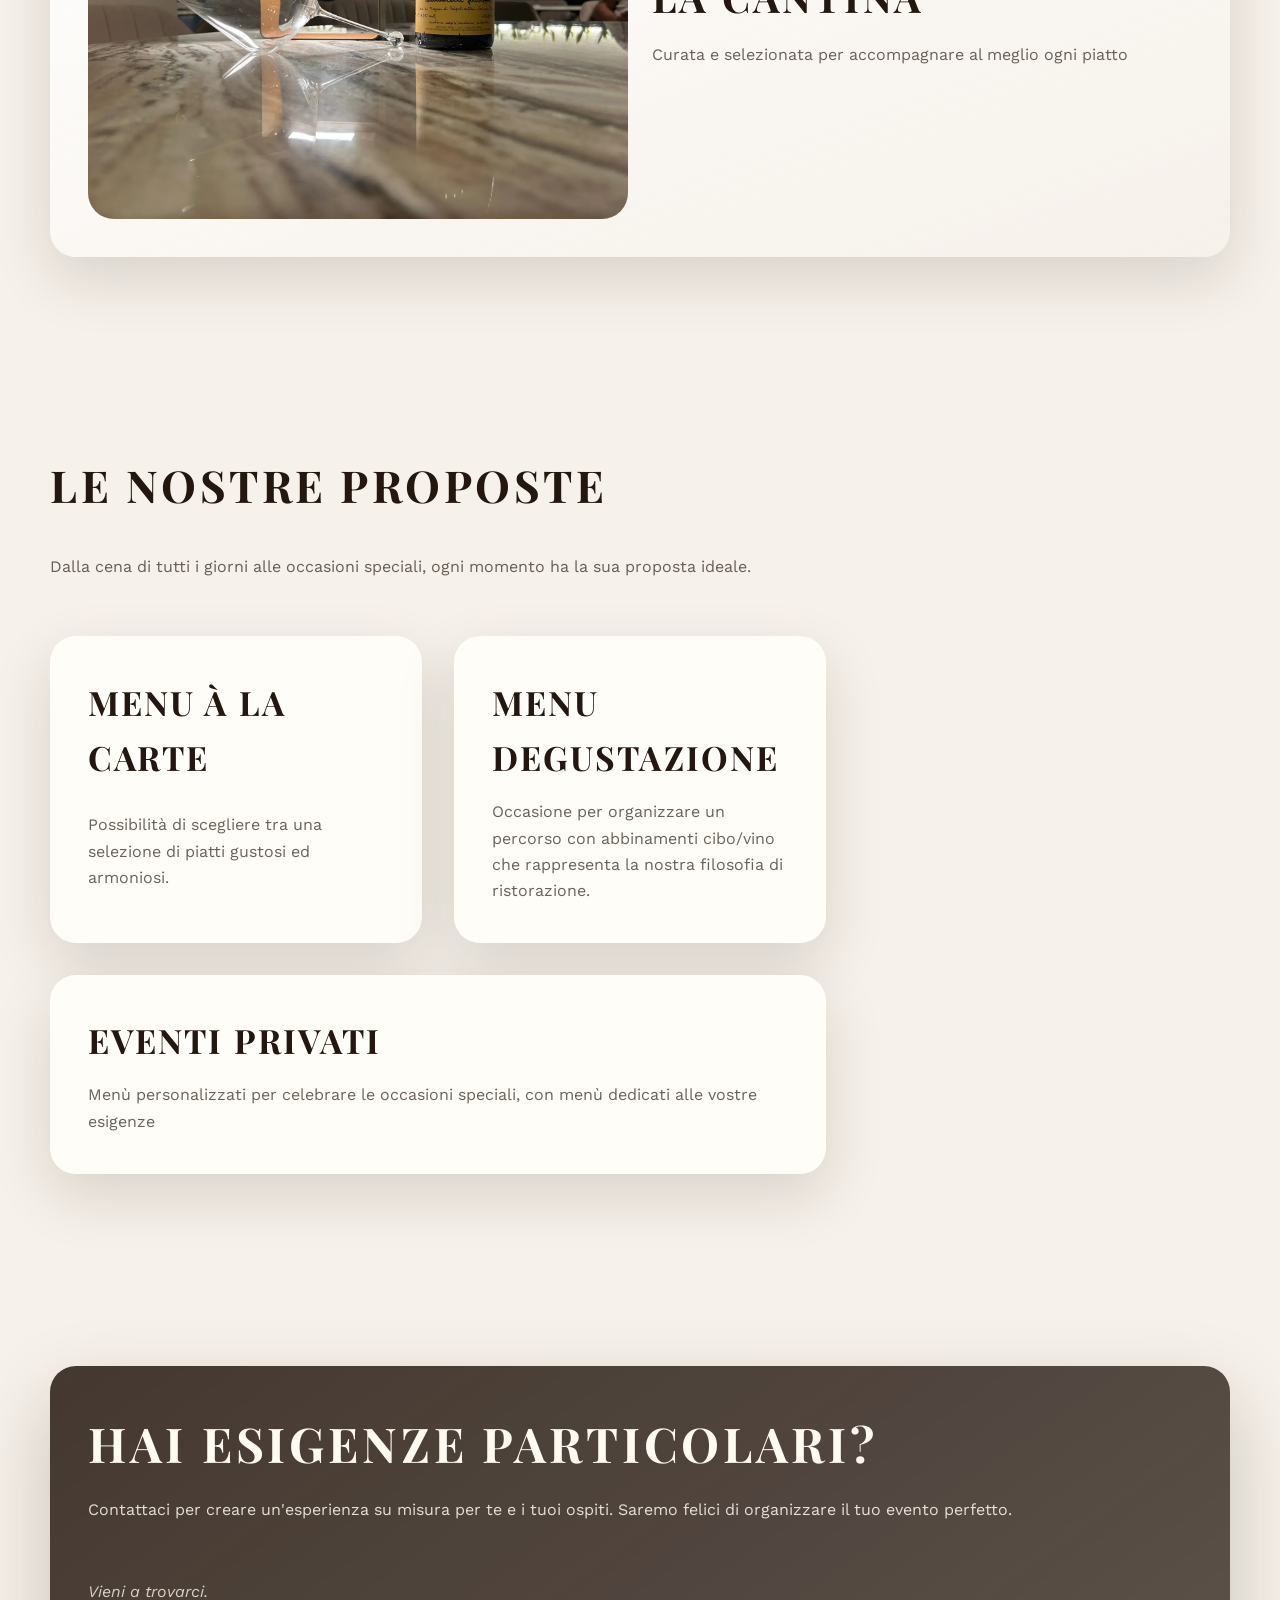
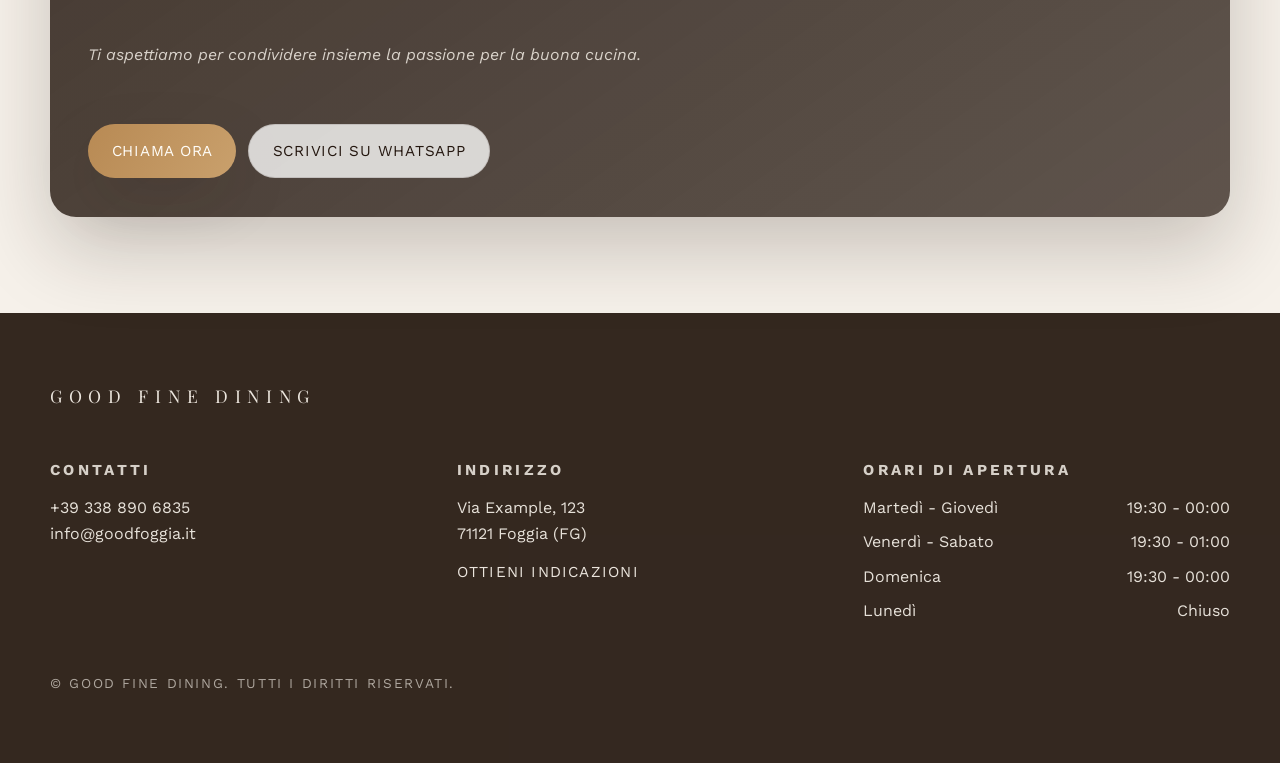
==== commit 3c6e64ab: "Merge pull request #12 from cascioli/codex/update-styles-for-.split-class Simplify navigation menu" ====
--- a/index.html
+++ b/index.html
@@ -19,22 +19,15 @@
   <body>
     <header class="site-header">
       <div class="site-header__inner">
-        <div class="site-header__branding">
-          <a class="site-header__brand" href="#top">GOOD FINE DINING</a>
-          <a class="site-header__cta" href="tel:+393388906835">
-            <span class="sr-only">Prenota ora</span>
-            <svg aria-hidden="true" viewBox="0 0 24 24" focusable="false">
-              <path
-                d="M6.62 10.79a15.05 15.05 0 006.59 6.59l2.2-2.2a1 1 0 011-.24 11.36 11.36 0 003.56.57 1 1 0 011 1v3.57a1 1 0 01-1 1A17.5 17.5 0 012.5 6a1 1 0 011-1H7a1 1 0 011 1 11.36 11.36 0 00.57 3.56 1 1 0 01-.24 1z"
-              />
-            </svg>
-          </a>
-        </div>
-        <nav class="site-nav" id="site-nav" aria-label="Navigazione principale">
-          <a href="#cucina">LA NOSTRA CUCINA</a>
-          <a href="#ingredienti">INGREDIENTI SELEZIONATI</a>
-          <a href="#cantina">LA CANTINA</a>
-          <a href="#proposte">LE NOSTRE PROPOSTE</a>
+        <a class="site-header__brand" href="#top">GOOD FINE DINING</a>
+        <button class="site-header__toggle" type="button" aria-expanded="false" aria-controls="site-nav">
+          <span class="sr-only">Apri il menu</span>
+          <span class="site-header__toggle-line" aria-hidden="true"></span>
+          <span class="site-header__toggle-line" aria-hidden="true"></span>
+          <span class="site-header__toggle-line" aria-hidden="true"></span>
+        </button>
+        <nav class="site-nav" id="site-nav" aria-label="Navigazione principale" data-state="closed">
+          <a class="site-nav__cta" href="tel:+393388906835">Prenota ora</a>
         </nav>
       </div>
     </header>
@@ -210,8 +203,70 @@
     <script>
       (function () {
         const header = document.querySelector('.site-header');
+        const nav = document.querySelector('#site-nav');
+        const toggle = document.querySelector('.site-header__toggle');
+        const toggleLabel = toggle?.querySelector('.sr-only');
         const smoothLinks = document.querySelectorAll('a[href^="#"]');
         const prefersReducedMotion = window.matchMedia('(prefers-reduced-motion: reduce)');
+
+        const closeNav = () => {
+          if (!nav) return;
+          nav.dataset.state = 'closed';
+          if (toggle) {
+            toggle.setAttribute('aria-expanded', 'false');
+          }
+          if (toggleLabel) {
+            toggleLabel.textContent = 'Apri il menu';
+          }
+          document.body.classList.remove('nav-open');
+        };
+
+        const openNav = () => {
+          if (!nav) return;
+          nav.dataset.state = 'open';
+          if (toggle) {
+            toggle.setAttribute('aria-expanded', 'true');
+          }
+          if (toggleLabel) {
+            toggleLabel.textContent = 'Chiudi il menu';
+          }
+          document.body.classList.add('nav-open');
+        };
+
+        toggle?.addEventListener('click', () => {
+          if (!nav) return;
+          const isOpen = nav.dataset.state === 'open';
+          if (isOpen) {
+            closeNav();
+          } else {
+            openNav();
+          }
+        });
+
+        window.addEventListener('resize', () => {
+          if (window.innerWidth >= 768) {
+            closeNav();
+          }
+        });
+
+        document.addEventListener('click', (event) => {
+          if (!nav || nav.dataset.state !== 'open') return;
+          if (toggle?.contains(event.target) || nav.contains(event.target)) {
+            return;
+          }
+          closeNav();
+        });
+
+        document.addEventListener('keydown', (event) => {
+          if (event.key !== 'Escape') {
+            return;
+          }
+          if (!nav || nav.dataset.state !== 'open') {
+            return;
+          }
+          closeNav();
+          toggle?.focus();
+        });
 
         const scrollToTarget = (target) => {
           const offset = header ? header.offsetHeight : 0;
@@ -262,6 +317,7 @@
             }
 
             event.preventDefault();
+            closeNav();
             scrollToTarget(target);
           });
         });
--- a/styles.css
+++ b/styles.css
@@ -34,6 +34,10 @@
   -webkit-font-smoothing: antialiased;
 }
 
+body.nav-open {
+  overflow: hidden;
+}
+
 img {
   display: block;
   max-width: 100%;
@@ -106,12 +110,6 @@
   display: flex;
   align-items: center;
   justify-content: space-between;
-  gap: 1.25rem;
-}
-
-.site-header__branding {
-  display: flex;
-  align-items: center;
   gap: 0.75rem;
 }
 
@@ -123,17 +121,67 @@
   text-transform: uppercase;
 }
 
+.site-header__toggle {
+  display: inline-flex;
+  flex-direction: column;
+  align-items: center;
+  justify-content: center;
+  gap: 0.35rem;
+  padding: 0.35rem;
+  border-radius: 999px;
+  width: 2.75rem;
+  height: 2.75rem;
+  background: rgba(36, 23, 15, 0.08);
+  transition: background 0.2s ease;
+}
+
+.site-header__toggle-line {
+  width: 1.4rem;
+  height: 2px;
+  border-radius: 999px;
+  background-color: var(--color-text);
+  transition: transform 0.2s ease, opacity 0.2s ease;
+}
+
+body.nav-open .site-header__toggle-line:nth-of-type(1) {
+  transform: translateY(6px) rotate(45deg);
+}
+
+body.nav-open .site-header__toggle-line:nth-of-type(2) {
+  opacity: 0;
+}
+
+body.nav-open .site-header__toggle-line:nth-of-type(3) {
+  transform: translateY(-6px) rotate(-45deg);
+}
+
 .site-nav {
-  margin-left: auto;
-  display: flex;
-  align-items: center;
-  justify-content: flex-end;
-  flex-wrap: wrap;
-  gap: 0.85rem;
+  position: absolute;
+  top: calc(100% + 0.75rem);
+  right: 1.25rem;
+  left: 1.25rem;
+  display: flex;
+  flex-direction: column;
+  gap: 1rem;
+  padding: 1.5rem;
+  border-radius: var(--radius-md);
+  background: var(--color-surface-strong);
+  box-shadow: var(--shadow-soft);
+  transform-origin: top;
+  transform: scale(0.98);
+  opacity: 0;
+  pointer-events: none;
+  transition: opacity 0.25s ease, transform 0.25s ease;
+}
+
+.site-nav[data-state='open'] {
+  opacity: 1;
+  transform: scale(1);
+  pointer-events: auto;
 }
 
 .site-nav a {
-  font-size: 0.8rem;
+  font-size: 0.85rem;
   letter-spacing: 0.1em;
   text-transform: uppercase;
   color: var(--color-muted);
@@ -145,29 +193,15 @@
   color: var(--color-text);
 }
 
-.site-header__cta {
+.site-nav__cta {
   display: inline-flex;
   align-items: center;
   justify-content: center;
-  width: 2.75rem;
-  height: 2.75rem;
+  padding: 0.55rem 1.25rem;
   border-radius: 999px;
   background: linear-gradient(120deg, var(--color-accent), var(--color-accent-strong));
   color: #fffdf8;
   box-shadow: var(--shadow-soft);
-  transition: transform 0.25s ease, box-shadow 0.25s ease;
-}
-
-.site-header__cta svg {
-  width: 1.2rem;
-  height: 1.2rem;
-  fill: currentColor;
-}
-
-.site-header__cta:hover,
-.site-header__cta:focus-visible {
-  transform: translateY(-2px);
-  box-shadow: var(--shadow-strong);
 }
 
 .button {
@@ -291,6 +325,14 @@
 .split {
   display: grid;
   gap: clamp(1.75rem, 4vw, 2.5rem);
+  padding: clamp(1.75rem, 4vw, 2.5rem);
+  border-radius: var(--radius-lg);
+  background: var(--color-surface-strong);
+  box-shadow: var(--shadow-soft);
+}
+
+.split--reverse {
+  background: linear-gradient(160deg, rgba(255, 255, 255, 0.95), rgba(246, 241, 234, 0.7));
 }
 
 .split__content h2 {
@@ -574,6 +616,7 @@
   .split {
     grid-template-columns: repeat(2, minmax(0, 1fr));
     align-items: center;
+    gap: clamp(2rem, 4vw, 3rem);
   }
 
   .split--reverse {
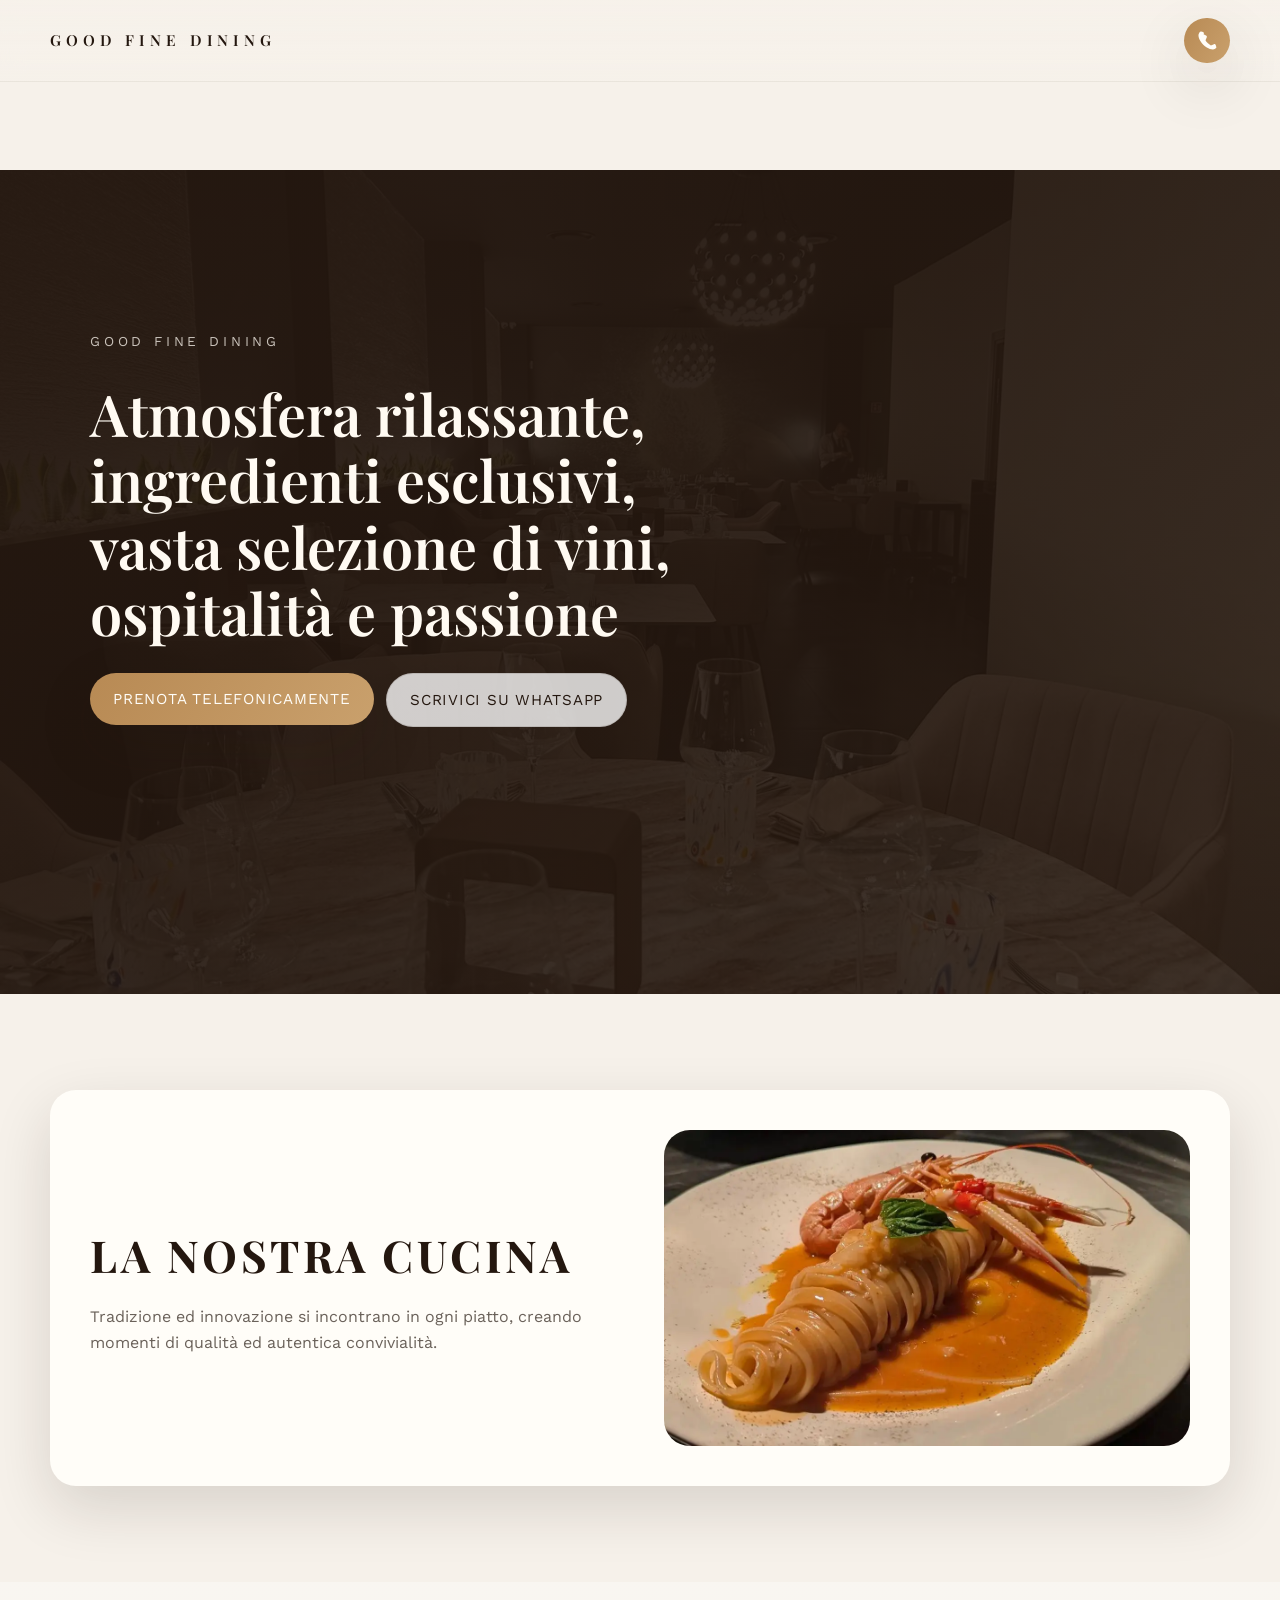
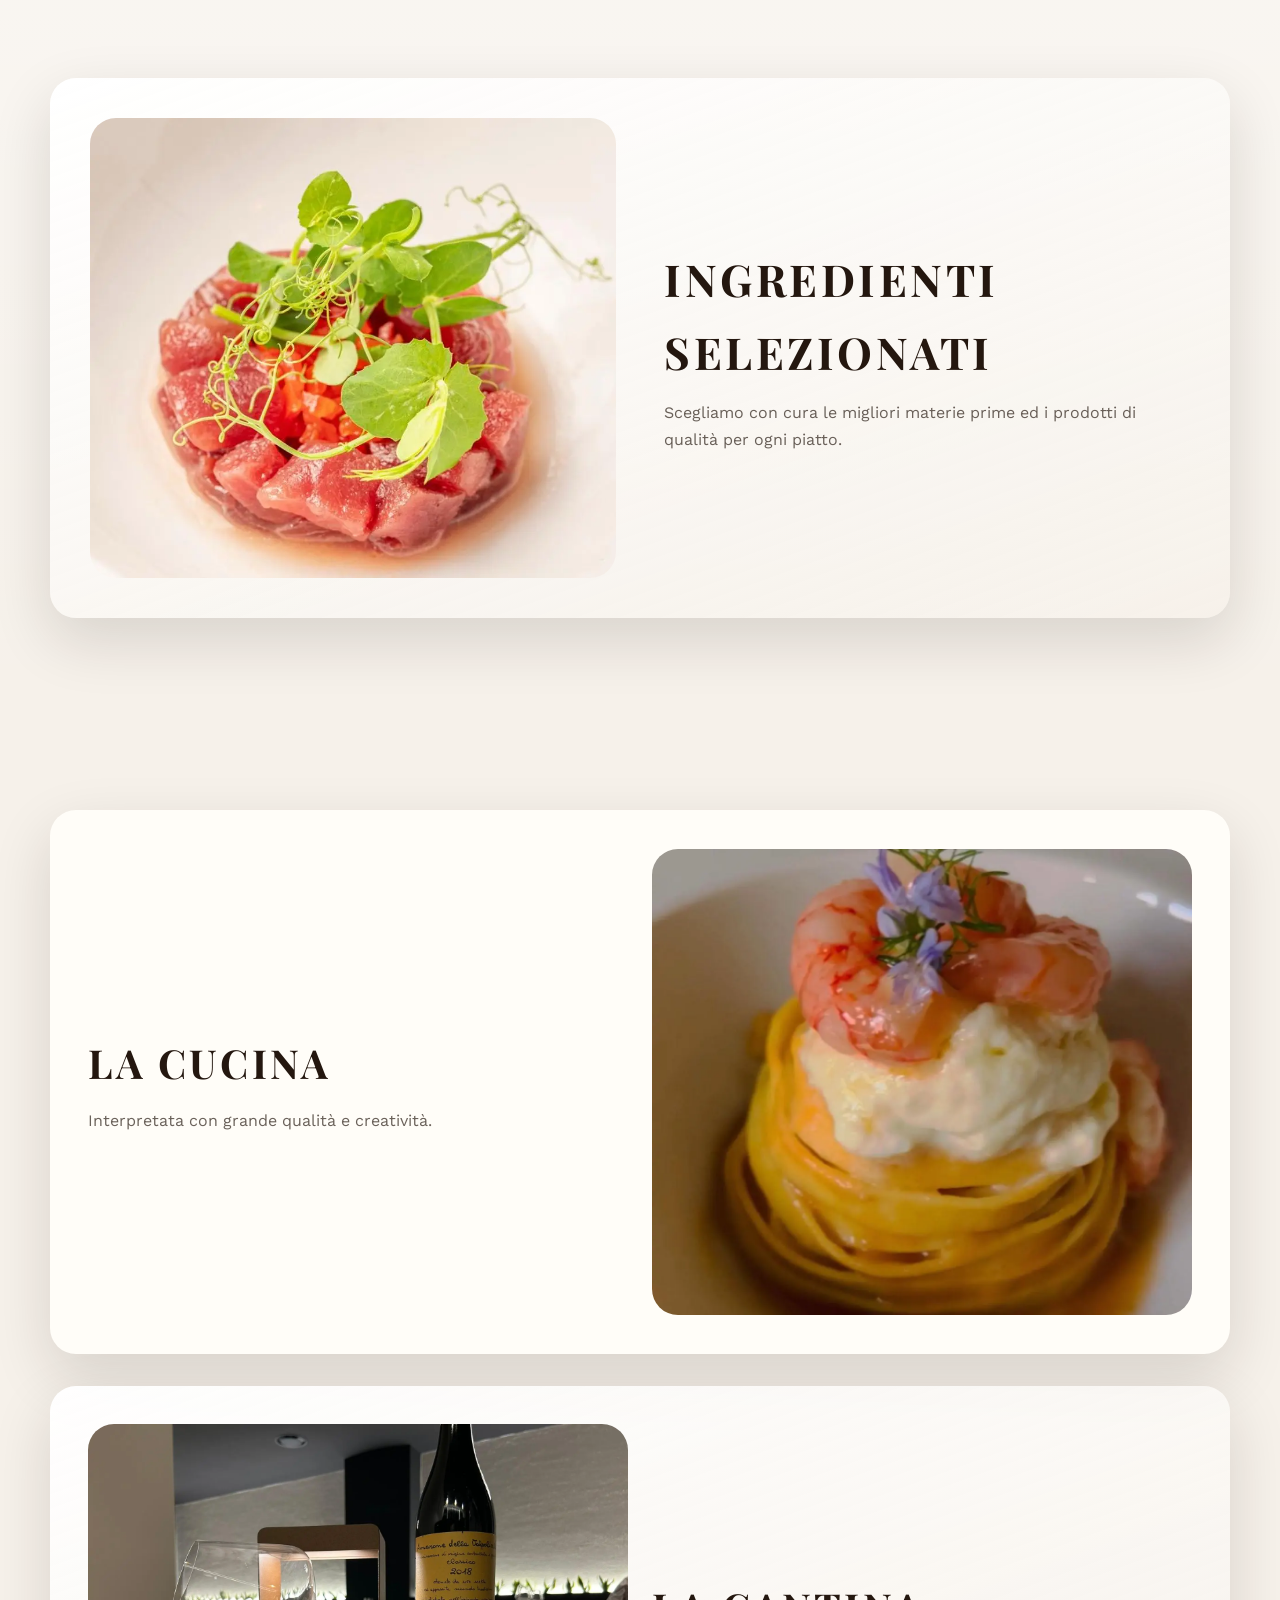
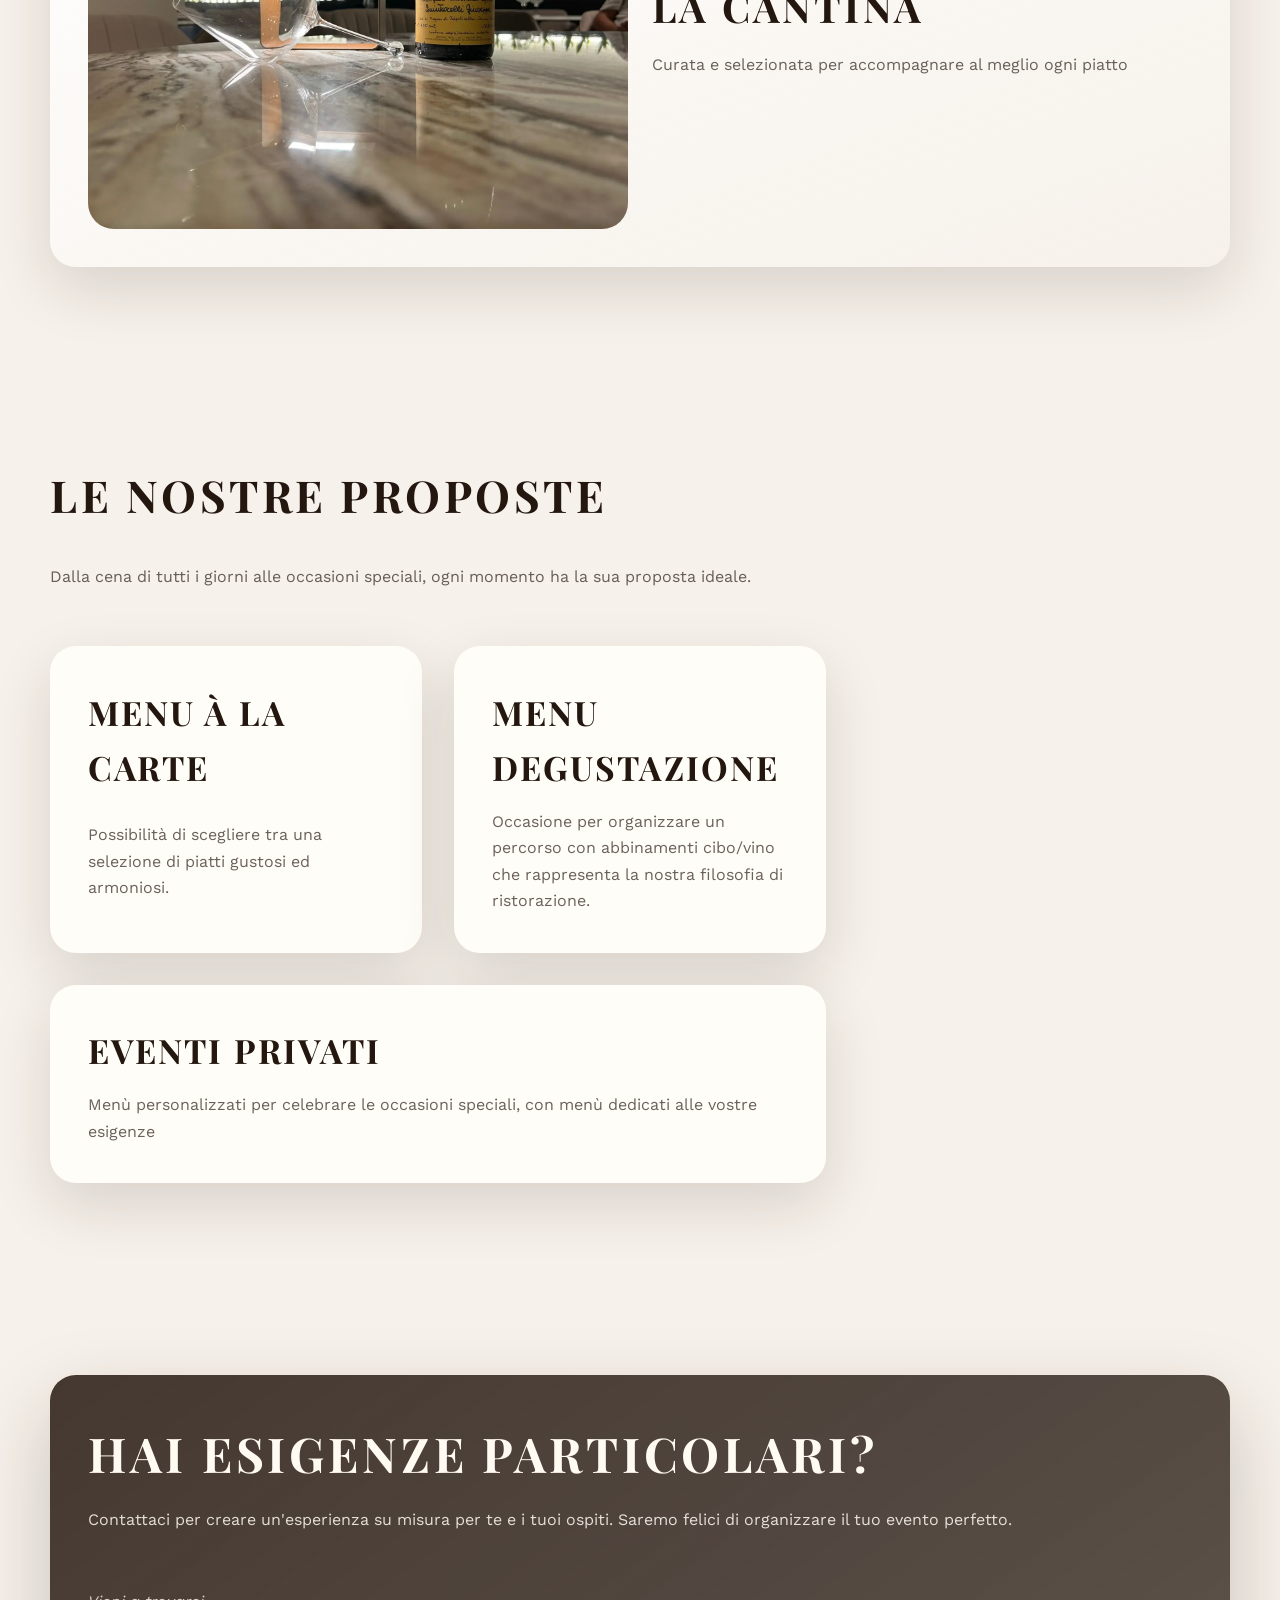
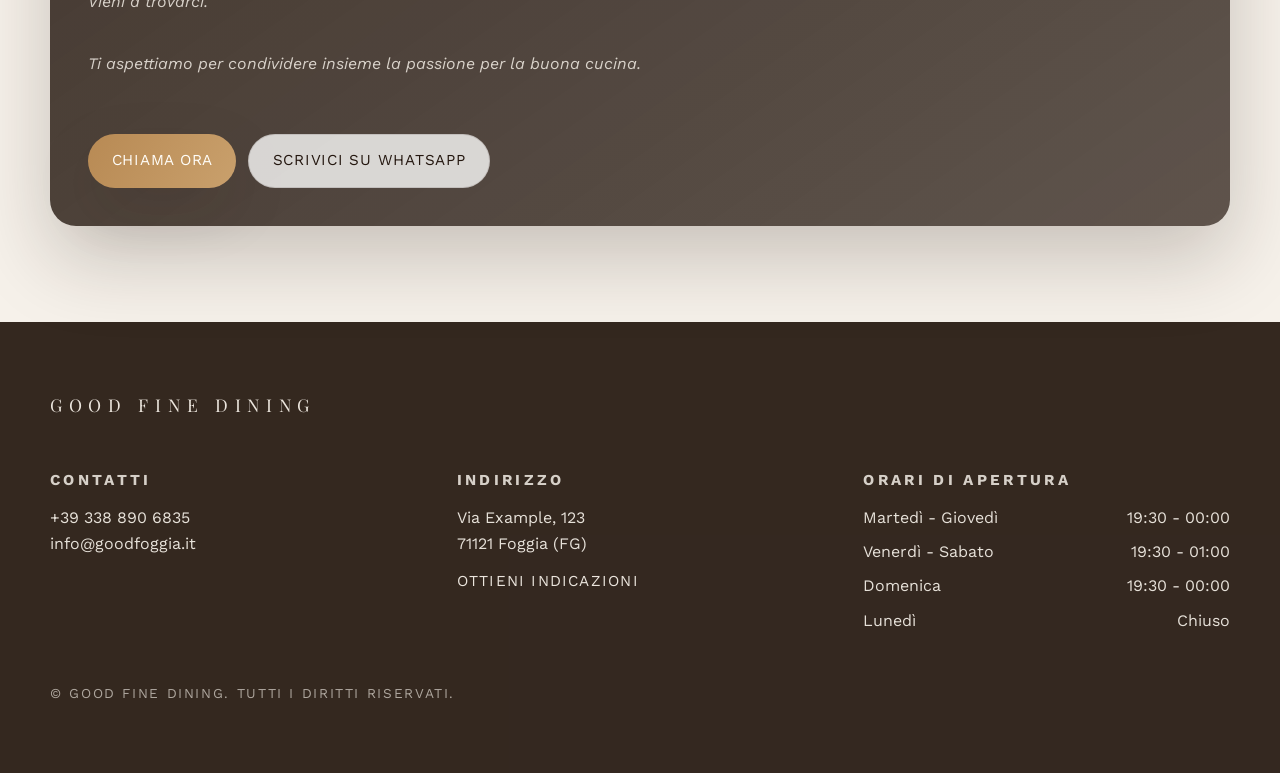
==== commit 9f4784a4: "Replace header menu with call icon" ====
--- a/index.html
+++ b/index.html
@@ -20,15 +20,14 @@
     <header class="site-header">
       <div class="site-header__inner">
         <a class="site-header__brand" href="#top">GOOD FINE DINING</a>
-        <button class="site-header__toggle" type="button" aria-expanded="false" aria-controls="site-nav">
-          <span class="sr-only">Apri il menu</span>
-          <span class="site-header__toggle-line" aria-hidden="true"></span>
-          <span class="site-header__toggle-line" aria-hidden="true"></span>
-          <span class="site-header__toggle-line" aria-hidden="true"></span>
-        </button>
-        <nav class="site-nav" id="site-nav" aria-label="Navigazione principale" data-state="closed">
-          <a class="site-nav__cta" href="tel:+393388906835">Prenota ora</a>
-        </nav>
+        <a class="site-header__cta" href="tel:+393388906835">
+          <span class="sr-only">Prenota ora</span>
+          <svg class="site-header__cta-icon" xmlns="http://www.w3.org/2000/svg" viewBox="0 0 24 24" aria-hidden="true">
+            <path
+              d="M8.44 4.63c.24-.54.36-.82.36-1.07 0-.57-.43-1.21-.96-1.36L5.7 1.58c-.54-.15-1.14.06-1.46.52-.48.69-1.24 1.85-1.45 3.25-.29 1.89.4 4.25 2.06 6.99 1.88 3.1 4.27 5.49 7.17 7.17 2.44 1.43 4.79 2.13 6.93 2.06 1.35-.05 2.49-.77 3.16-1.29.44-.34.63-.95.47-1.49l-.66-2.13c-.18-.59-.79-1.01-1.39-1.01-.27 0-.56.1-1.12.35l-2.18.97a1.51 1.51 0 0 1-1.45-.17c-.6-.42-1.49-1.07-2.5-1.98-1.1-.99-1.88-1.88-2.34-2.54a1.51 1.51 0 0 1-.12-1.43l.94-2.13c.24-.54.35-.82.35-1.09 0-.6-.39-1.21-.98-1.4z"
+            />
+          </svg>
+        </a>
       </div>
     </header>
 
@@ -203,70 +202,8 @@
     <script>
       (function () {
         const header = document.querySelector('.site-header');
-        const nav = document.querySelector('#site-nav');
-        const toggle = document.querySelector('.site-header__toggle');
-        const toggleLabel = toggle?.querySelector('.sr-only');
         const smoothLinks = document.querySelectorAll('a[href^="#"]');
         const prefersReducedMotion = window.matchMedia('(prefers-reduced-motion: reduce)');
-
-        const closeNav = () => {
-          if (!nav) return;
-          nav.dataset.state = 'closed';
-          if (toggle) {
-            toggle.setAttribute('aria-expanded', 'false');
-          }
-          if (toggleLabel) {
-            toggleLabel.textContent = 'Apri il menu';
-          }
-          document.body.classList.remove('nav-open');
-        };
-
-        const openNav = () => {
-          if (!nav) return;
-          nav.dataset.state = 'open';
-          if (toggle) {
-            toggle.setAttribute('aria-expanded', 'true');
-          }
-          if (toggleLabel) {
-            toggleLabel.textContent = 'Chiudi il menu';
-          }
-          document.body.classList.add('nav-open');
-        };
-
-        toggle?.addEventListener('click', () => {
-          if (!nav) return;
-          const isOpen = nav.dataset.state === 'open';
-          if (isOpen) {
-            closeNav();
-          } else {
-            openNav();
-          }
-        });
-
-        window.addEventListener('resize', () => {
-          if (window.innerWidth >= 768) {
-            closeNav();
-          }
-        });
-
-        document.addEventListener('click', (event) => {
-          if (!nav || nav.dataset.state !== 'open') return;
-          if (toggle?.contains(event.target) || nav.contains(event.target)) {
-            return;
-          }
-          closeNav();
-        });
-
-        document.addEventListener('keydown', (event) => {
-          if (event.key !== 'Escape') {
-            return;
-          }
-          if (!nav || nav.dataset.state !== 'open') {
-            return;
-          }
-          closeNav();
-          toggle?.focus();
-        });
 
         const scrollToTarget = (target) => {
           const offset = header ? header.offsetHeight : 0;
@@ -317,7 +254,6 @@
             }
 
             event.preventDefault();
-            closeNav();
             scrollToTarget(target);
           });
         });
--- a/styles.css
+++ b/styles.css
@@ -34,10 +34,6 @@
   -webkit-font-smoothing: antialiased;
 }
 
-body.nav-open {
-  overflow: hidden;
-}
-
 img {
   display: block;
   max-width: 100%;
@@ -121,87 +117,29 @@
   text-transform: uppercase;
 }
 
-.site-header__toggle {
-  display: inline-flex;
-  flex-direction: column;
-  align-items: center;
-  justify-content: center;
-  gap: 0.35rem;
-  padding: 0.35rem;
-  border-radius: 999px;
-  width: 2.75rem;
-  height: 2.75rem;
-  background: rgba(36, 23, 15, 0.08);
-  transition: background 0.2s ease;
-}
-
-.site-header__toggle-line {
-  width: 1.4rem;
-  height: 2px;
-  border-radius: 999px;
-  background-color: var(--color-text);
-  transition: transform 0.2s ease, opacity 0.2s ease;
-}
-
-body.nav-open .site-header__toggle-line:nth-of-type(1) {
-  transform: translateY(6px) rotate(45deg);
-}
-
-body.nav-open .site-header__toggle-line:nth-of-type(2) {
-  opacity: 0;
-}
-
-body.nav-open .site-header__toggle-line:nth-of-type(3) {
-  transform: translateY(-6px) rotate(-45deg);
-}
-
-.site-nav {
-  position: absolute;
-  top: calc(100% + 0.75rem);
-  right: 1.25rem;
-  left: 1.25rem;
-  display: flex;
-  flex-direction: column;
-  gap: 1rem;
-  padding: 1.5rem;
-  border-radius: var(--radius-md);
-  background: var(--color-surface-strong);
-  box-shadow: var(--shadow-soft);
-  transform-origin: top;
-  transform: scale(0.98);
-  opacity: 0;
-  pointer-events: none;
-  transition: opacity 0.25s ease, transform 0.25s ease;
-}
-
-.site-nav[data-state='open'] {
-  opacity: 1;
-  transform: scale(1);
-  pointer-events: auto;
-}
-
-.site-nav a {
-  font-size: 0.85rem;
-  letter-spacing: 0.1em;
-  text-transform: uppercase;
-  color: var(--color-muted);
-  transition: color 0.2s ease;
-}
-
-.site-nav a:hover,
-.site-nav a:focus-visible {
-  color: var(--color-text);
-}
-
-.site-nav__cta {
+.site-header__cta {
   display: inline-flex;
   align-items: center;
   justify-content: center;
-  padding: 0.55rem 1.25rem;
+  width: 2.85rem;
+  height: 2.85rem;
   border-radius: 999px;
   background: linear-gradient(120deg, var(--color-accent), var(--color-accent-strong));
   color: #fffdf8;
   box-shadow: var(--shadow-soft);
+  transition: transform 0.25s ease, box-shadow 0.25s ease;
+}
+
+.site-header__cta:hover,
+.site-header__cta:focus-visible {
+  transform: translateY(-2px);
+  box-shadow: var(--shadow-strong);
+}
+
+.site-header__cta-icon {
+  width: 1.35rem;
+  height: 1.35rem;
+  fill: currentColor;
 }
 
 .button {
@@ -565,49 +503,6 @@
     padding-top: 5.5rem;
   }
 
-  .site-header__toggle {
-    display: none;
-  }
-
-  .site-nav {
-    position: static;
-    flex-direction: row;
-    align-items: center;
-    gap: 1.5rem;
-    padding: 0;
-    background: transparent;
-    box-shadow: none;
-    transform: none;
-    opacity: 1;
-    pointer-events: auto;
-  }
-
-  .site-nav a {
-    font-size: 0.9rem;
-    padding-bottom: 0.2rem;
-    position: relative;
-  }
-
-  .site-nav a::after {
-    content: '';
-    position: absolute;
-    left: 0;
-    bottom: -0.2rem;
-    width: 100%;
-    height: 2px;
-    background: transparent;
-    transition: background 0.2s ease;
-  }
-
-  .site-nav a:hover::after,
-  .site-nav a:focus-visible::after {
-    background: var(--color-accent);
-  }
-
-  .site-nav__cta {
-    margin-left: 0.5rem;
-  }
-
   .hero__buttons,
   .cta__actions {
     flex-direction: row;
@@ -692,8 +587,7 @@
   }
 
   .button,
-  .site-nav,
-  .site-header__toggle-line {
+  .site-header__cta {
     transition: none;
   }
 }
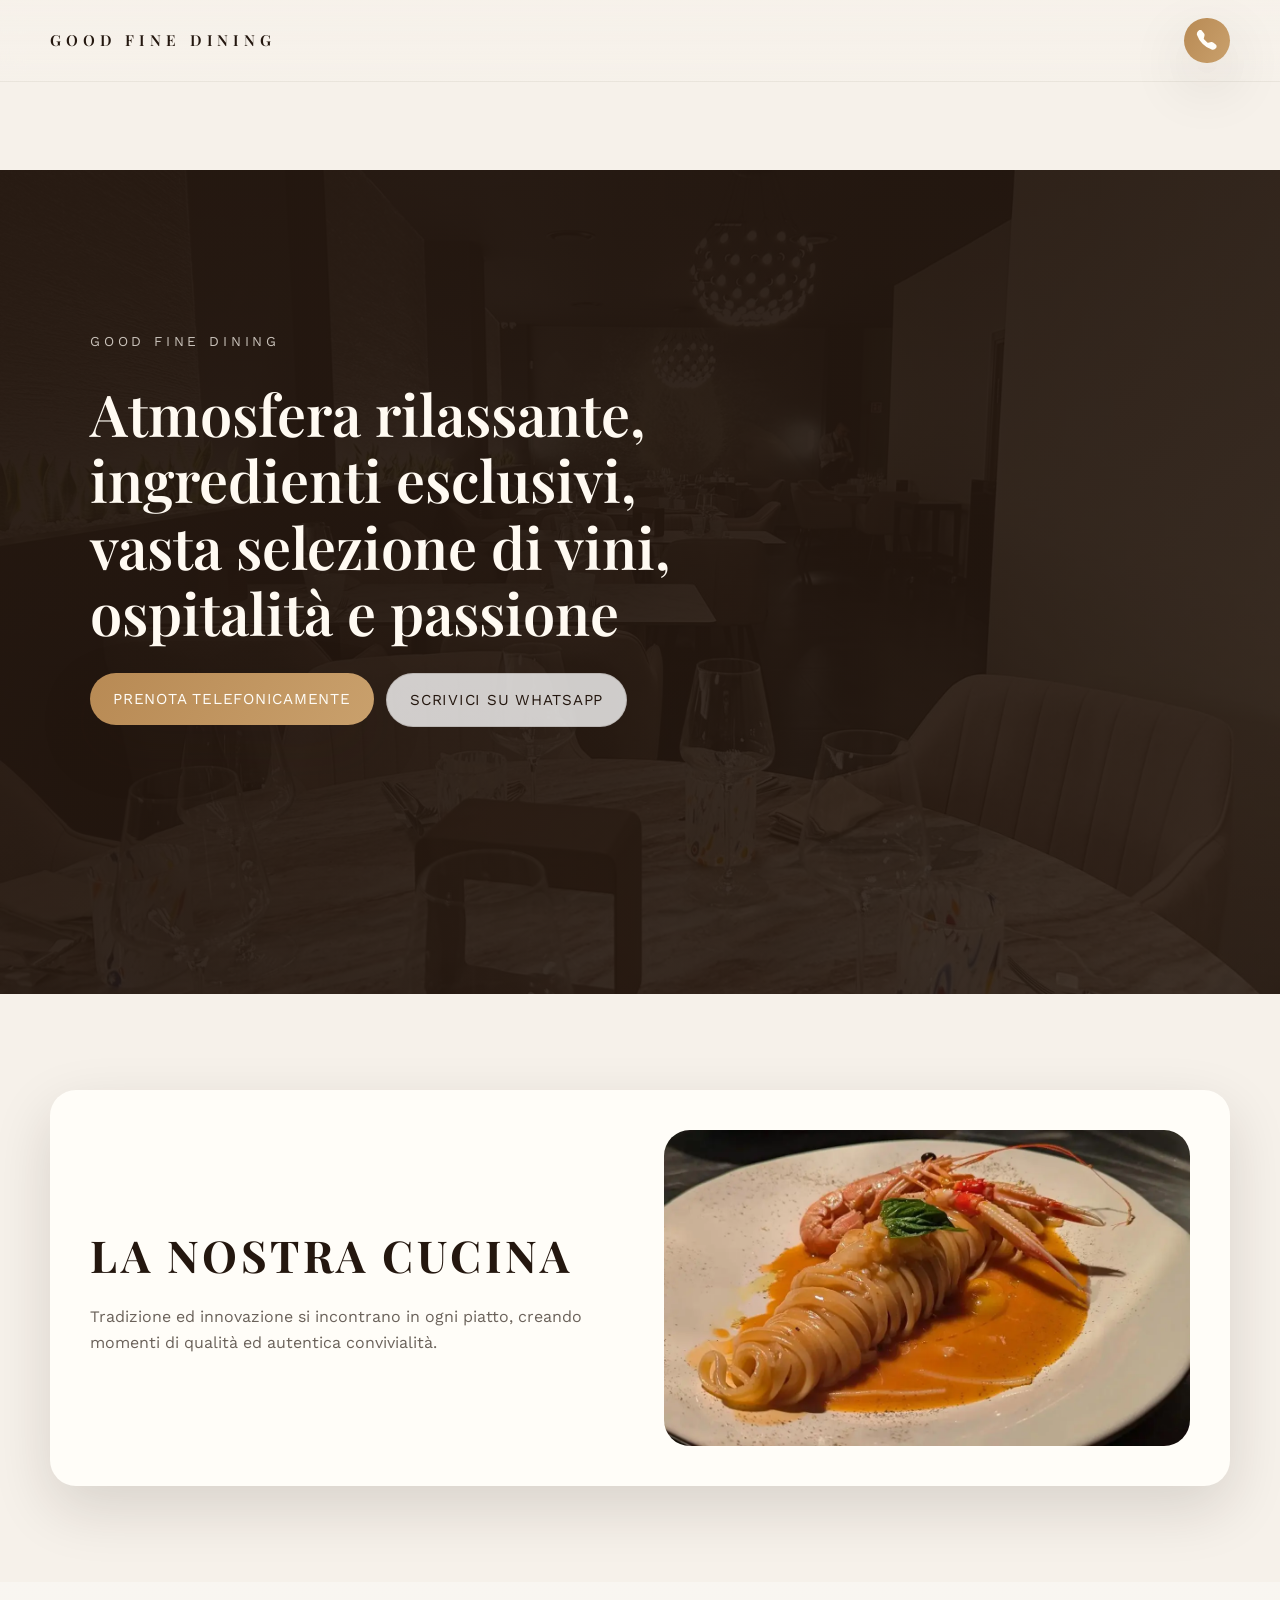
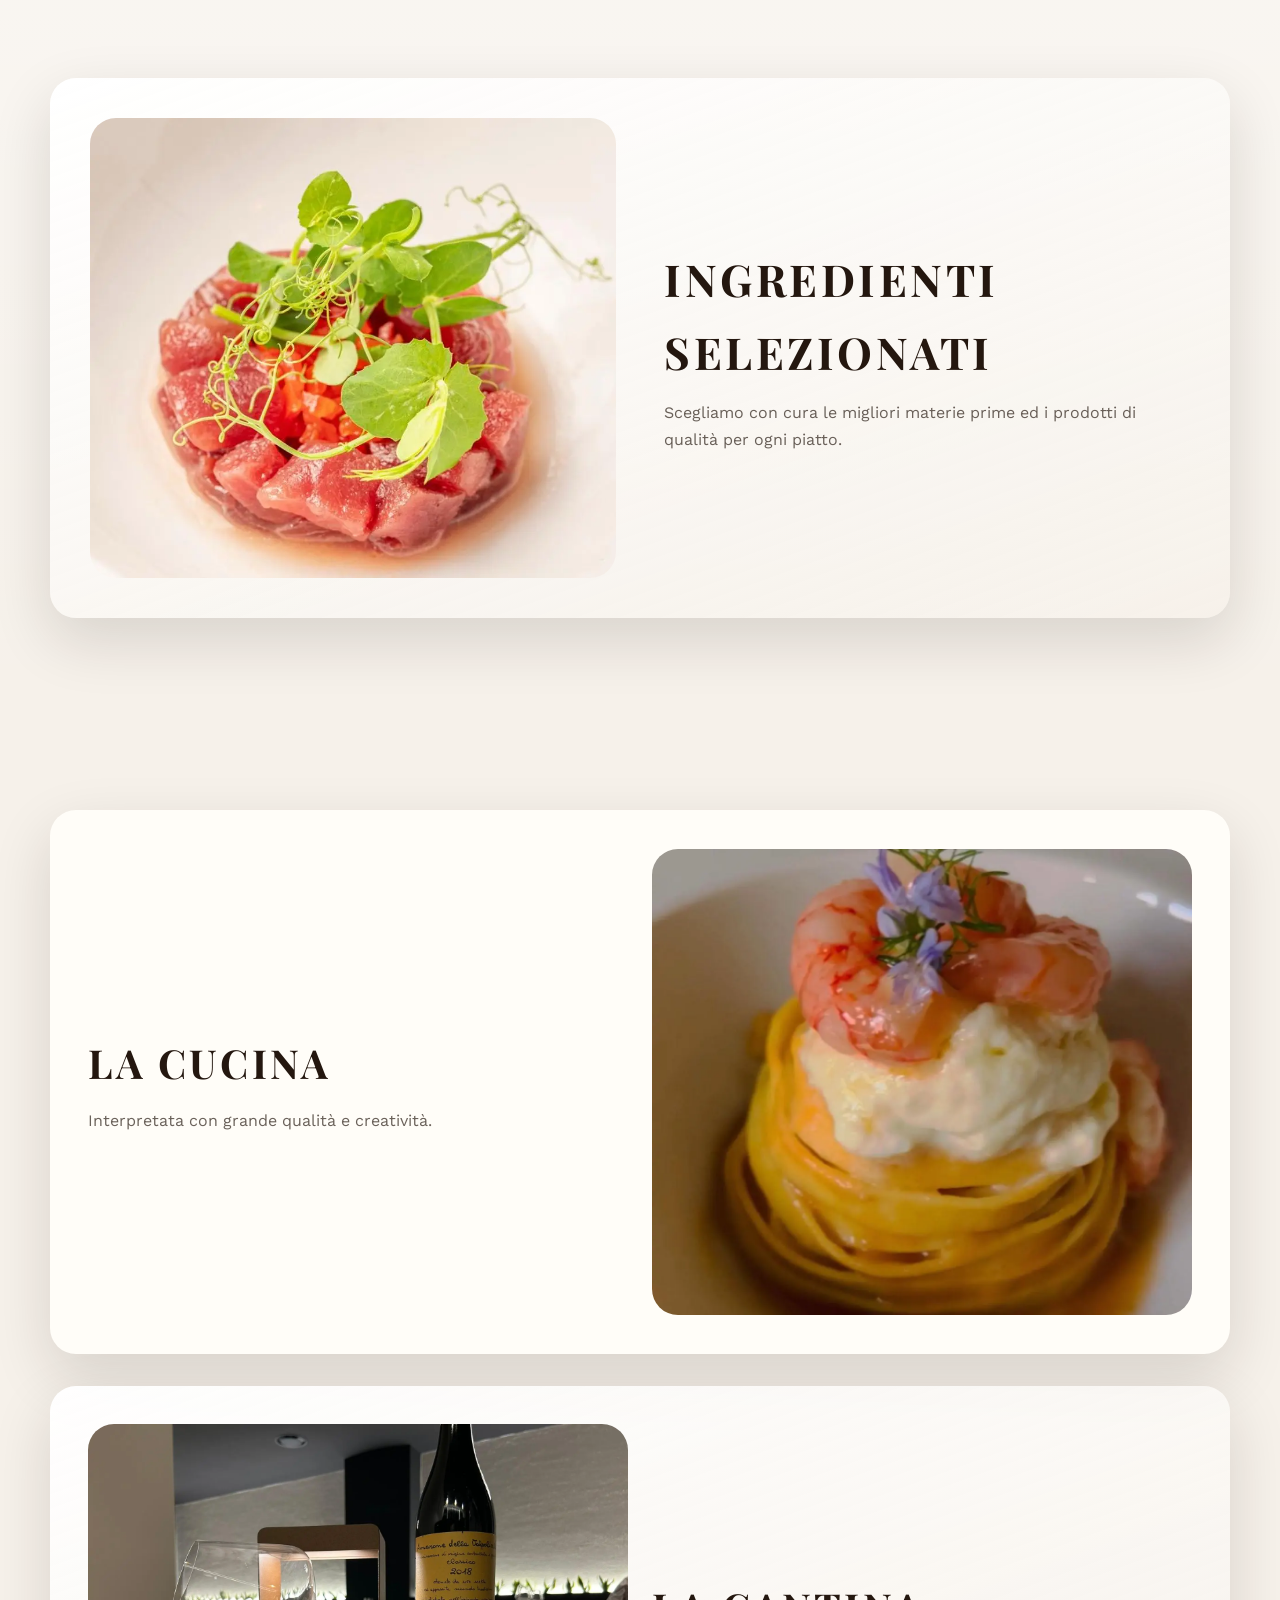
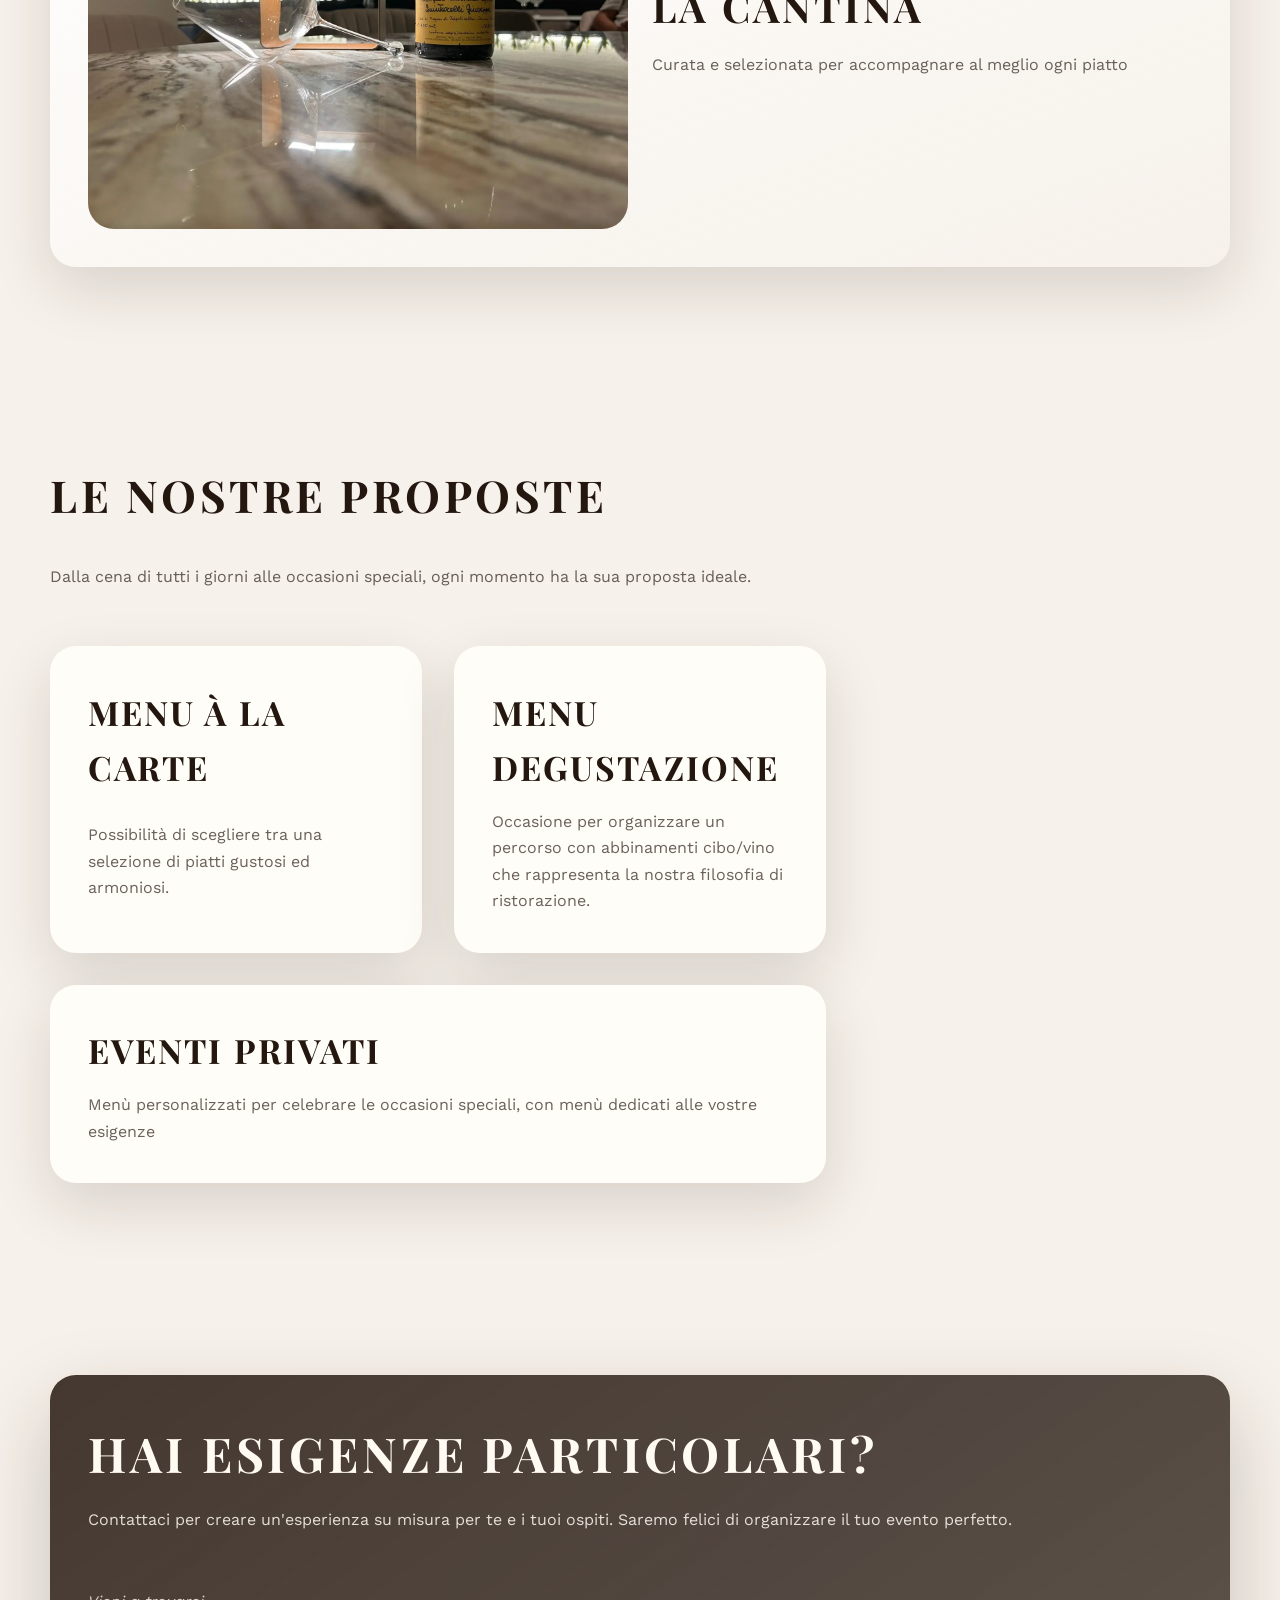
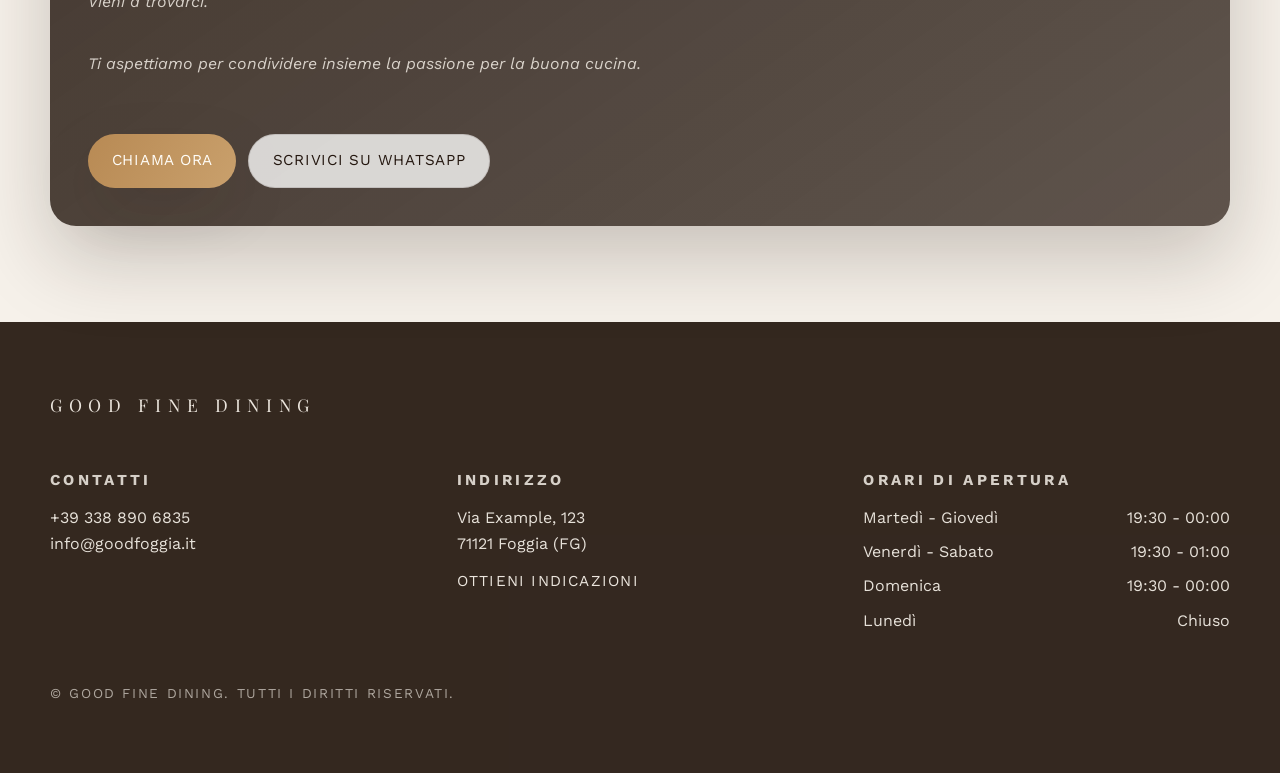
==== commit 85432613: "Replace header phone icon with bootstrap telephone" ====
--- a/index.html
+++ b/index.html
@@ -22,9 +22,16 @@
         <a class="site-header__brand" href="#top">GOOD FINE DINING</a>
         <a class="site-header__cta" href="tel:+393388906835">
           <span class="sr-only">Prenota ora</span>
-          <svg class="site-header__cta-icon" xmlns="http://www.w3.org/2000/svg" viewBox="0 0 24 24" aria-hidden="true">
+          <svg
+            class="site-header__cta-icon bi bi-telephone-fill"
+            xmlns="http://www.w3.org/2000/svg"
+            viewBox="0 0 16 16"
+            fill="currentColor"
+            aria-hidden="true"
+          >
             <path
-              d="M8.44 4.63c.24-.54.36-.82.36-1.07 0-.57-.43-1.21-.96-1.36L5.7 1.58c-.54-.15-1.14.06-1.46.52-.48.69-1.24 1.85-1.45 3.25-.29 1.89.4 4.25 2.06 6.99 1.88 3.1 4.27 5.49 7.17 7.17 2.44 1.43 4.79 2.13 6.93 2.06 1.35-.05 2.49-.77 3.16-1.29.44-.34.63-.95.47-1.49l-.66-2.13c-.18-.59-.79-1.01-1.39-1.01-.27 0-.56.1-1.12.35l-2.18.97a1.51 1.51 0 0 1-1.45-.17c-.6-.42-1.49-1.07-2.5-1.98-1.1-.99-1.88-1.88-2.34-2.54a1.51 1.51 0 0 1-.12-1.43l.94-2.13c.24-.54.35-.82.35-1.09 0-.6-.39-1.21-.98-1.4z"
+              fill-rule="evenodd"
+              d="M1.885.511a1.745 1.745 0 0 1 2.61.163l1.514 1.887c.329.41.445.957.315 1.466l-.547 2.19a.678.678 0 0 0 .178.643l2.457 2.457a.678.678 0 0 0 .644.178l2.19-.547a1.745 1.745 0 0 1 1.466.315l1.887 1.514c.829.664.905 1.887.163 2.629l-.451.45c-.716.717-1.761 1.02-2.727.684a17.31 17.31 0 0 1-6.571-4.144A17.31 17.31 0 0 1 .752 3.69c-.335-.966-.033-2.011.684-2.727l.45-.451Z"
             />
           </svg>
         </a>
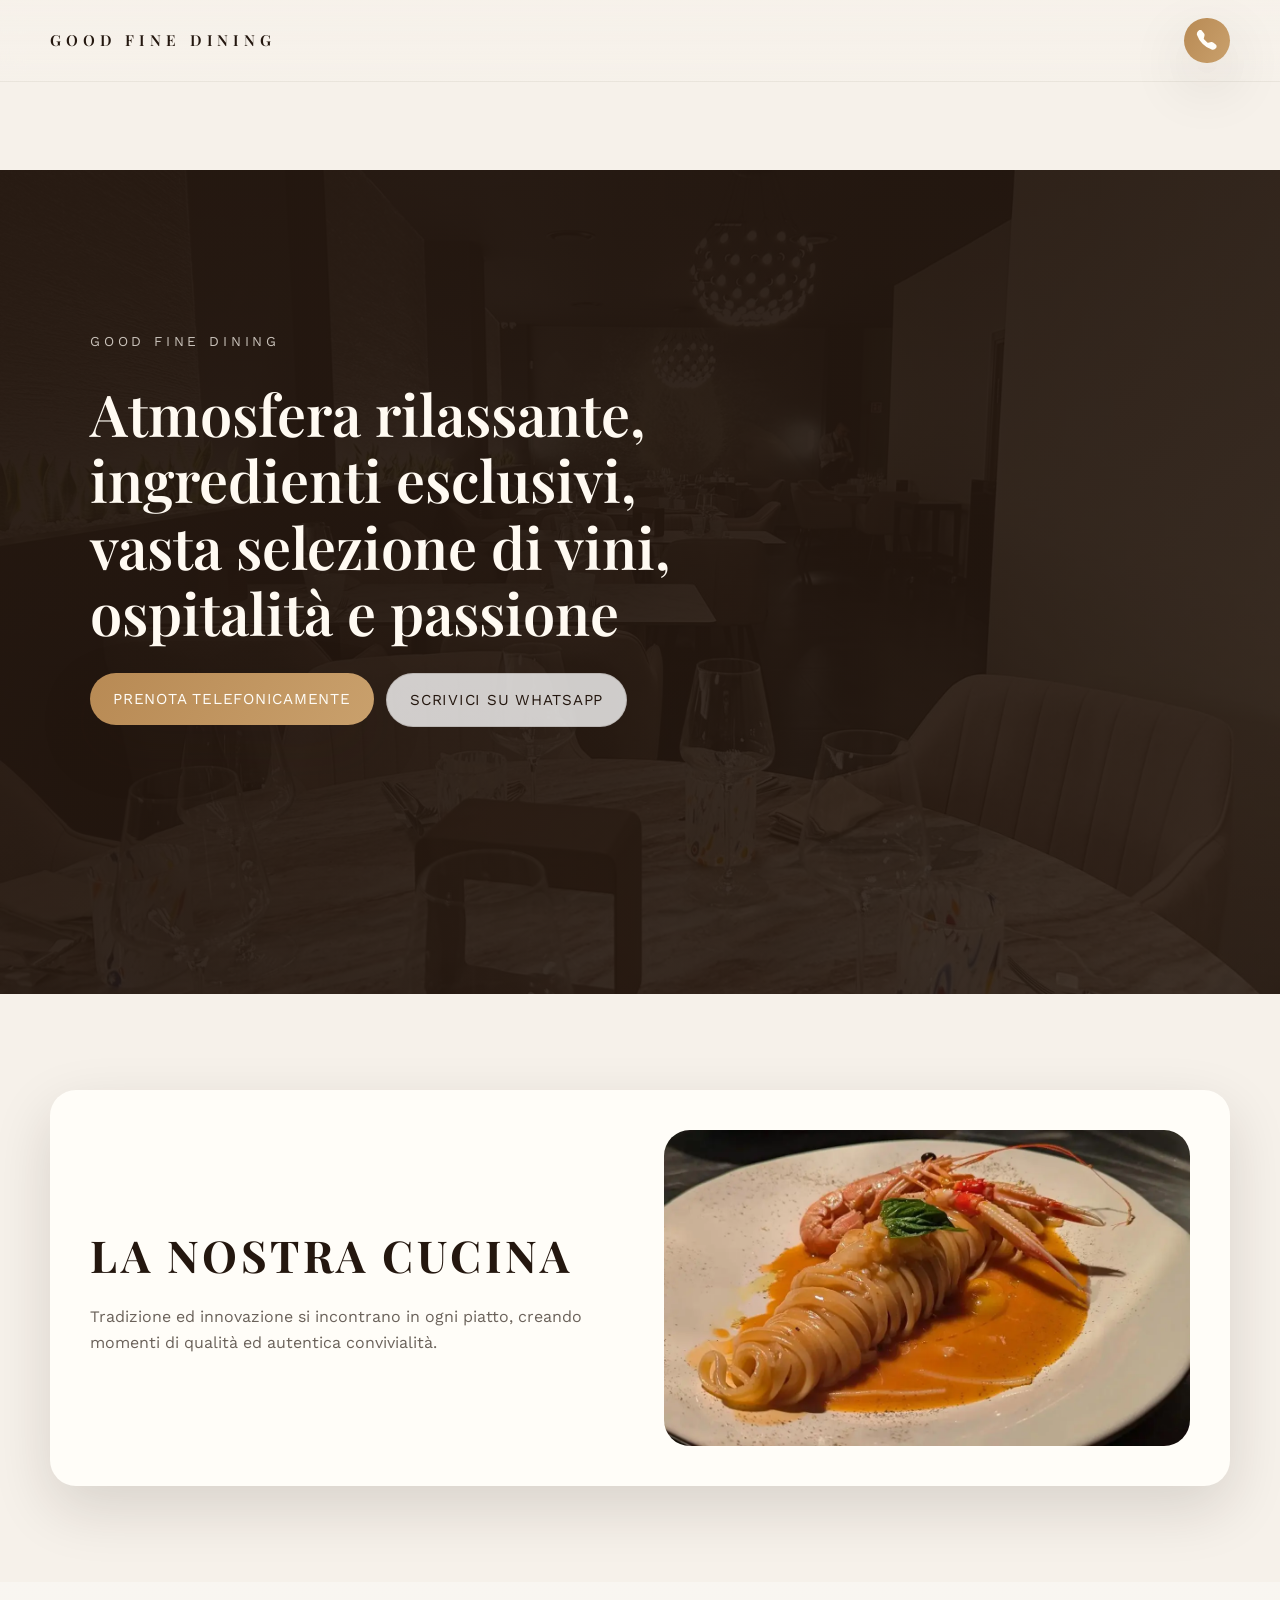
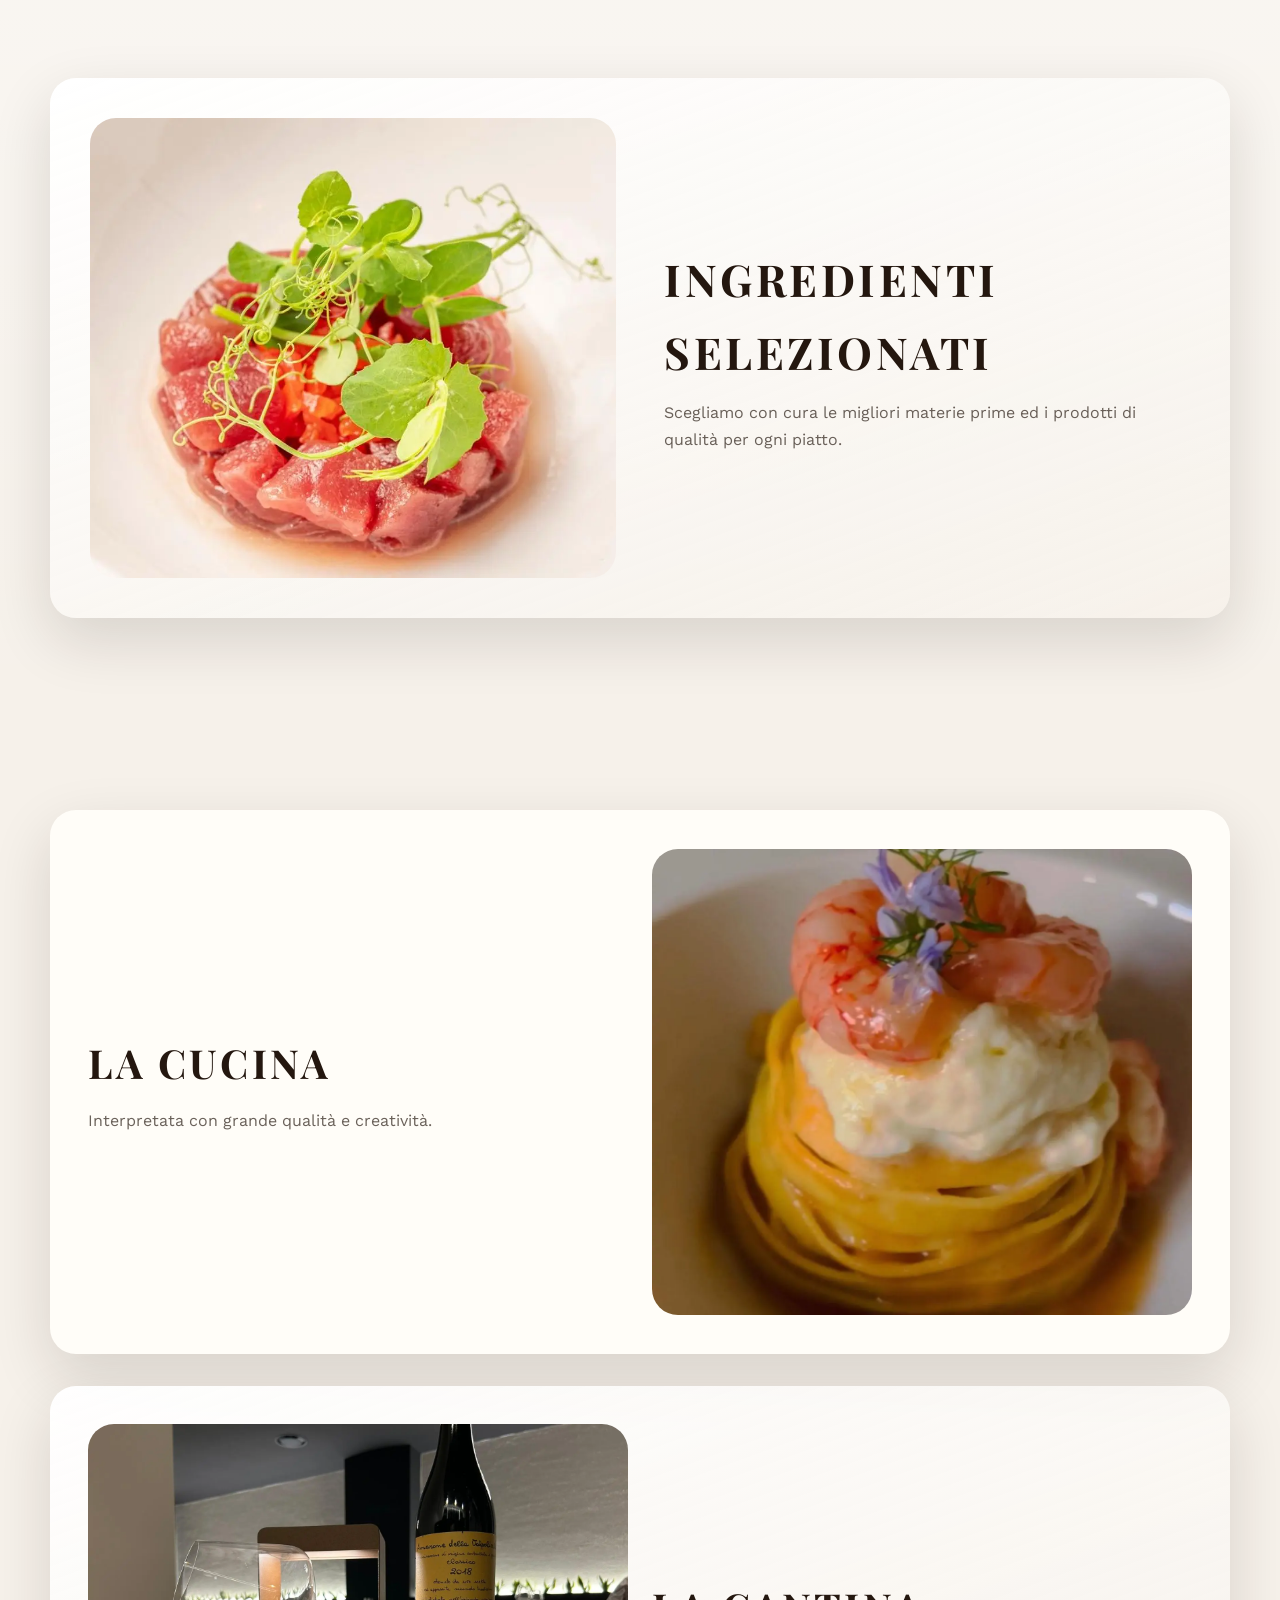
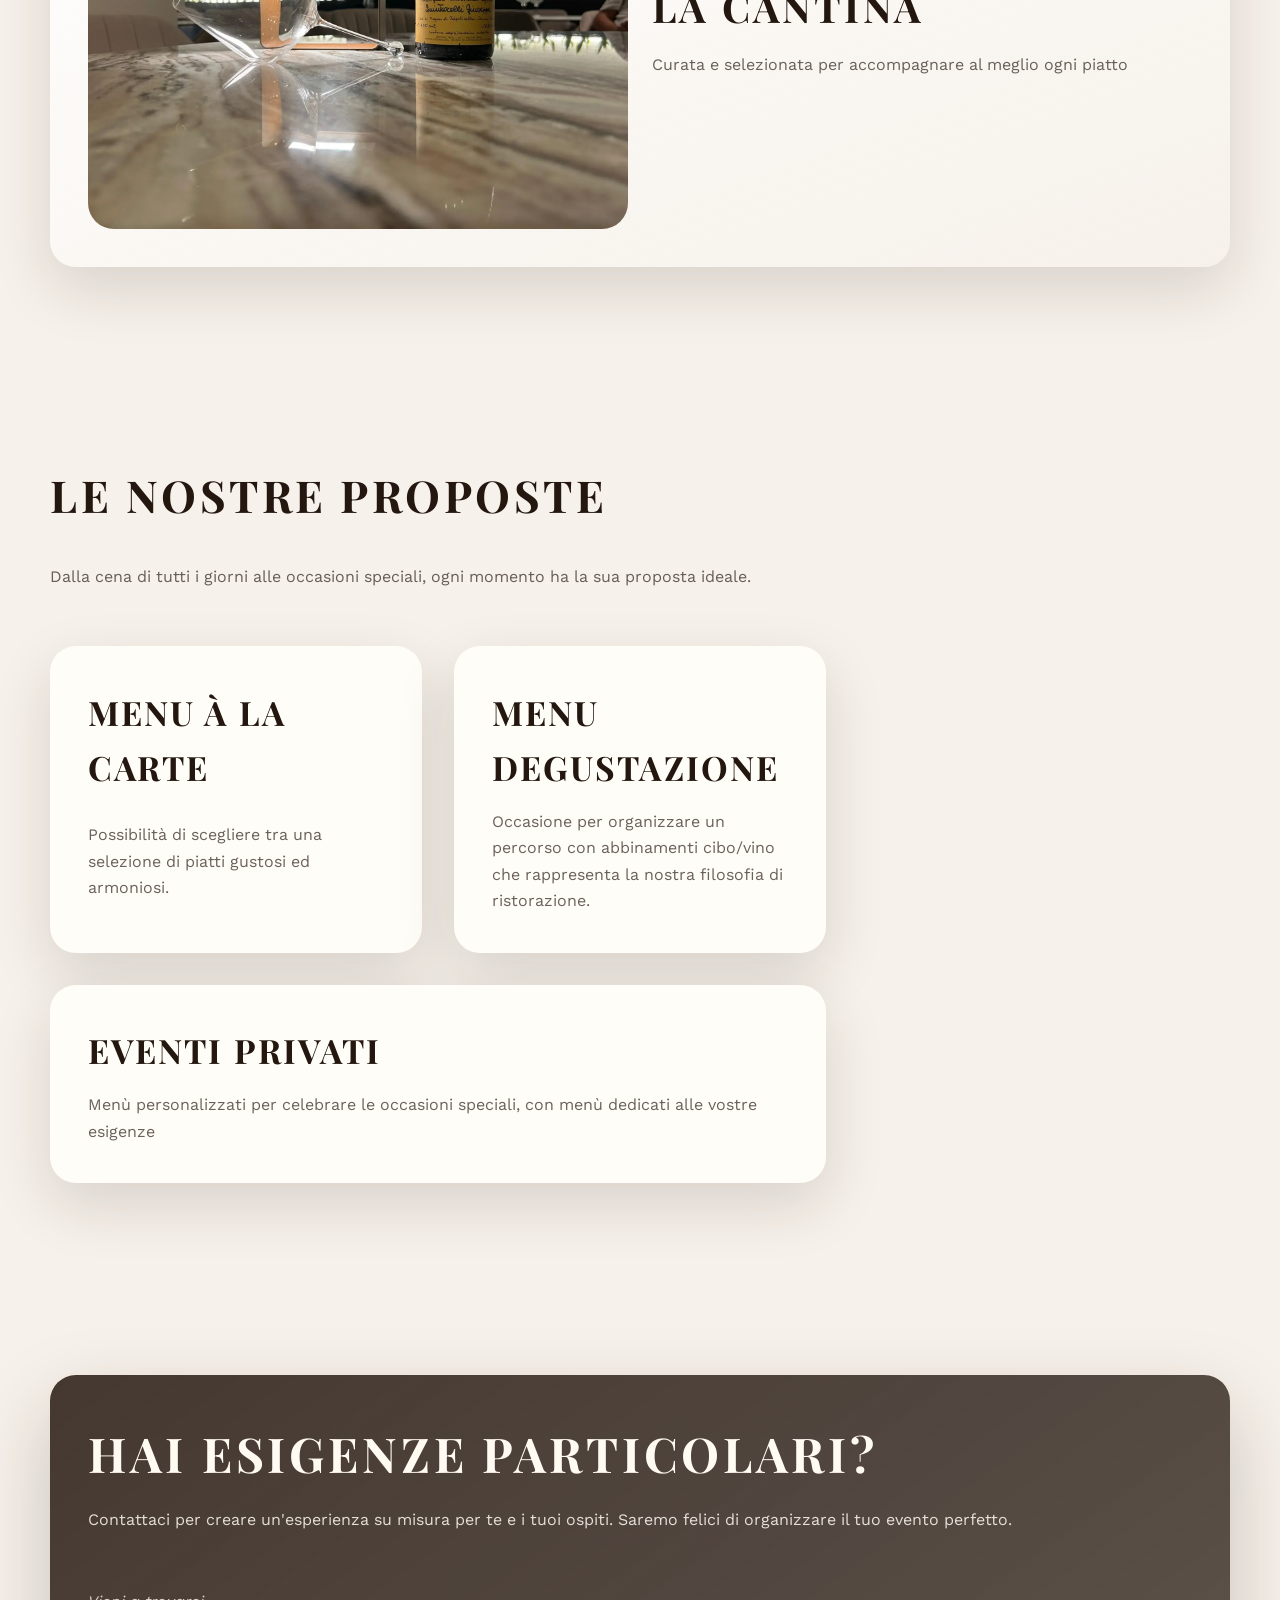
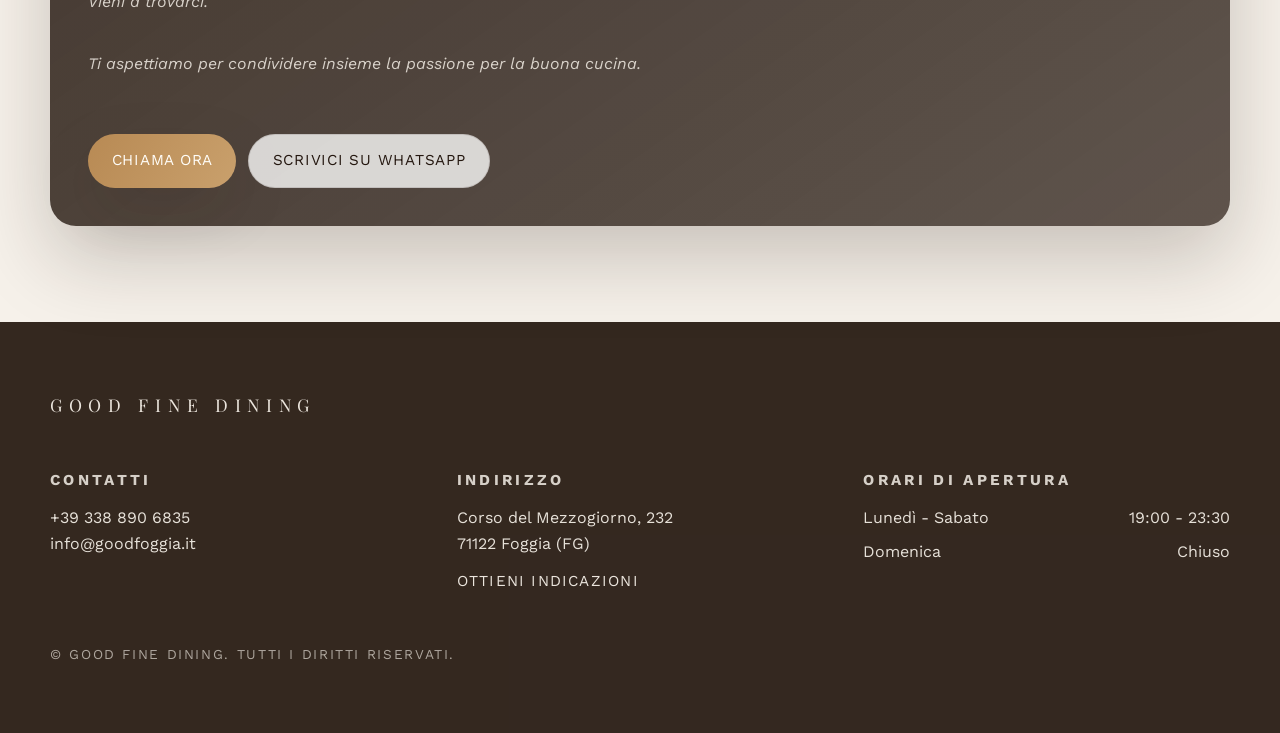
==== commit ba570b8e: "Aggiornato footer con indirizzo e orari di chiusura reali" ====
--- a/index.html
+++ b/index.html
@@ -14,7 +14,7 @@
       href="https://fonts.googleapis.com/css2?family=Playfair+Display:wght@400;600;700&family=Work+Sans:wght@300;400;500;600&display=swap"
       rel="stylesheet"
     />
-    <link rel="stylesheet" href="styles.css" />
+    <link rel="stylesheet" href="styles.css?v=09102025-2027" />
   </head>
   <body>
     <header class="site-header">
@@ -185,20 +185,18 @@
           <div class="footer__group" data-animate style="--delay: 0.08s">
             <h3>Indirizzo</h3>
             <address>
-              Via Example, 123<br />
-              71121 Foggia (FG)
+              Corso del Mezzogiorno, 232<br />
+              71122 Foggia (FG)
             </address>
-            <a class="footer__directions" href="https://www.google.com/maps?q=Via+Example,+123,+71121+Foggia" target="_blank" rel="noreferrer noopener">
+            <a class="footer__directions" href="https://bit.ly/goodfoggiaindicazioni" target="_blank" rel="noreferrer noopener">
               Ottieni indicazioni
             </a>
           </div>
           <div class="footer__group" data-animate style="--delay: 0.11s">
             <h3>Orari di apertura</h3>
             <ul class="footer__hours">
-              <li><span>Martedì - Giovedì</span><span>19:30 - 00:00</span></li>
-              <li><span>Venerdì - Sabato</span><span>19:30 - 01:00</span></li>
-              <li><span>Domenica</span><span>19:30 - 00:00</span></li>
-              <li><span>Lunedì</span><span>Chiuso</span></li>
+              <li><span>Lunedì - Sabato</span><span>19:00 - 23:30</span></li>
+              <li><span>Domenica</span><span>Chiuso</span></li>
             </ul>
           </div>
         </div>
